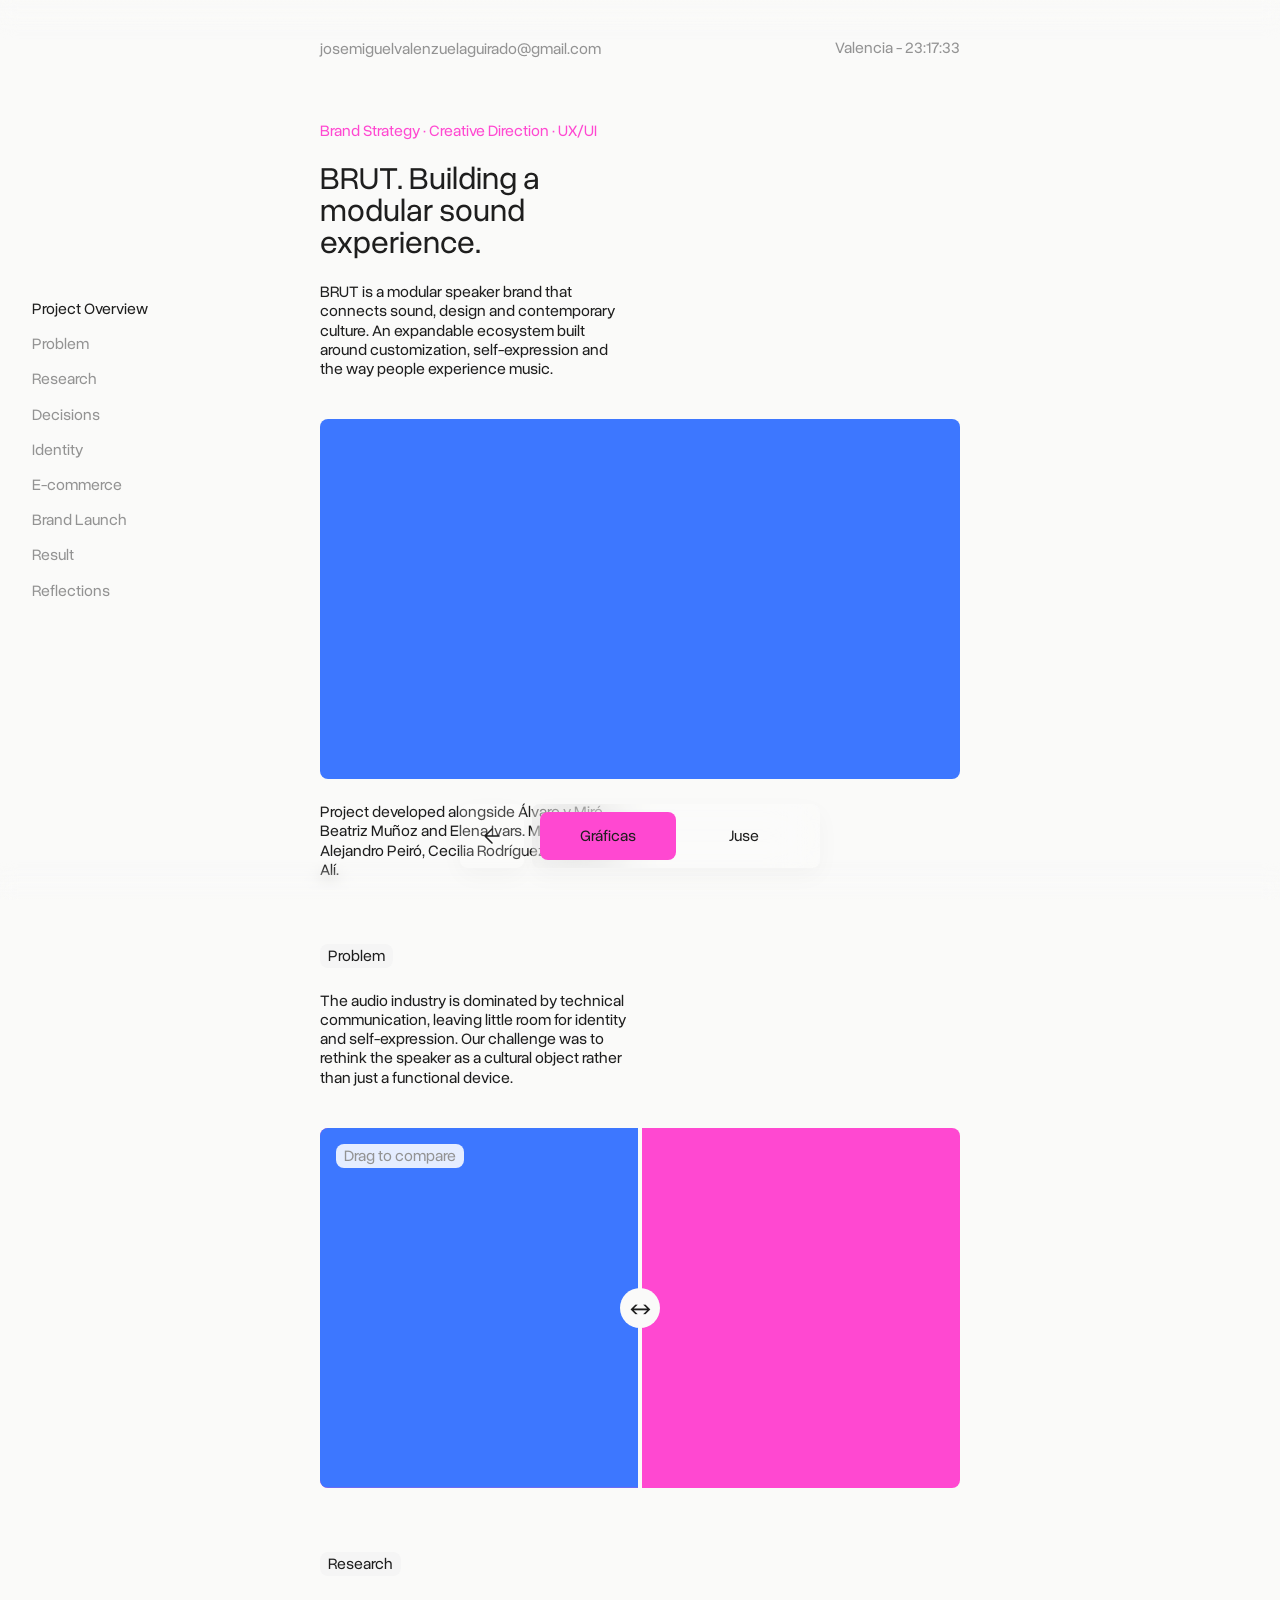
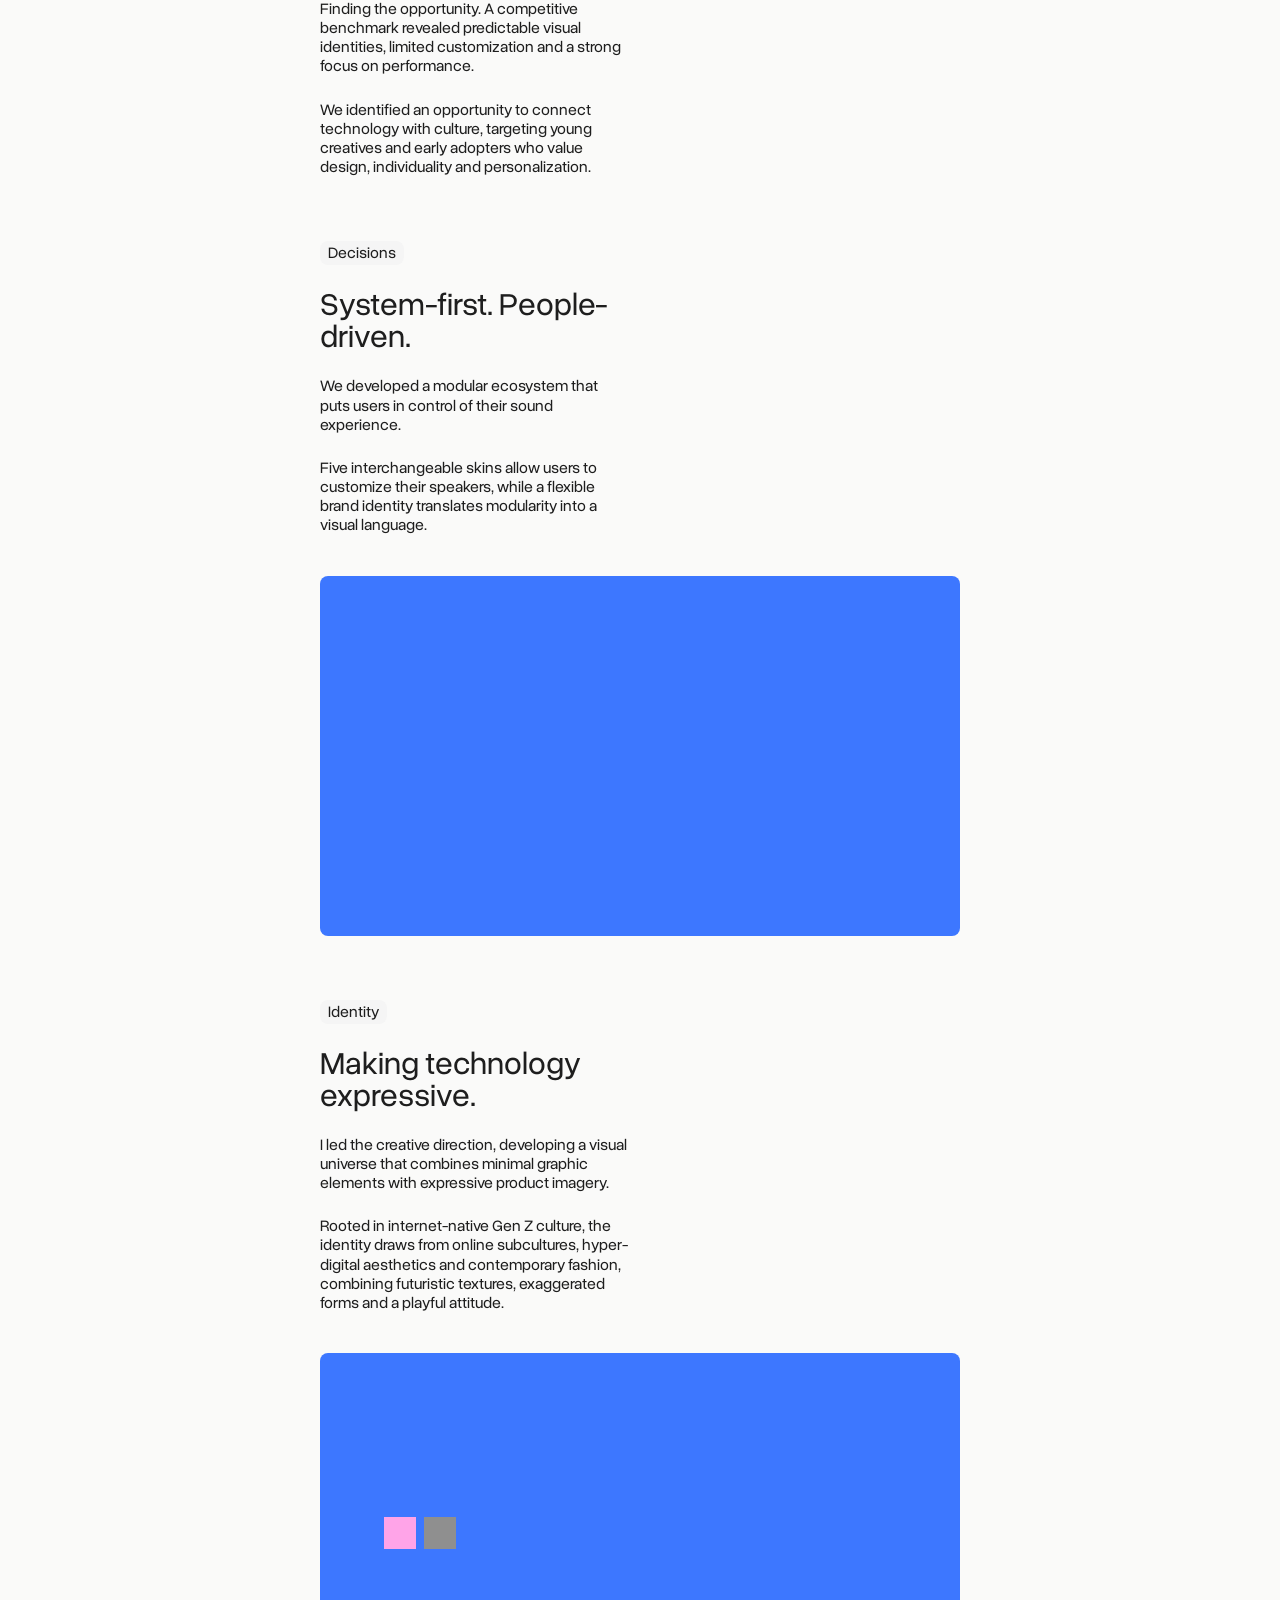
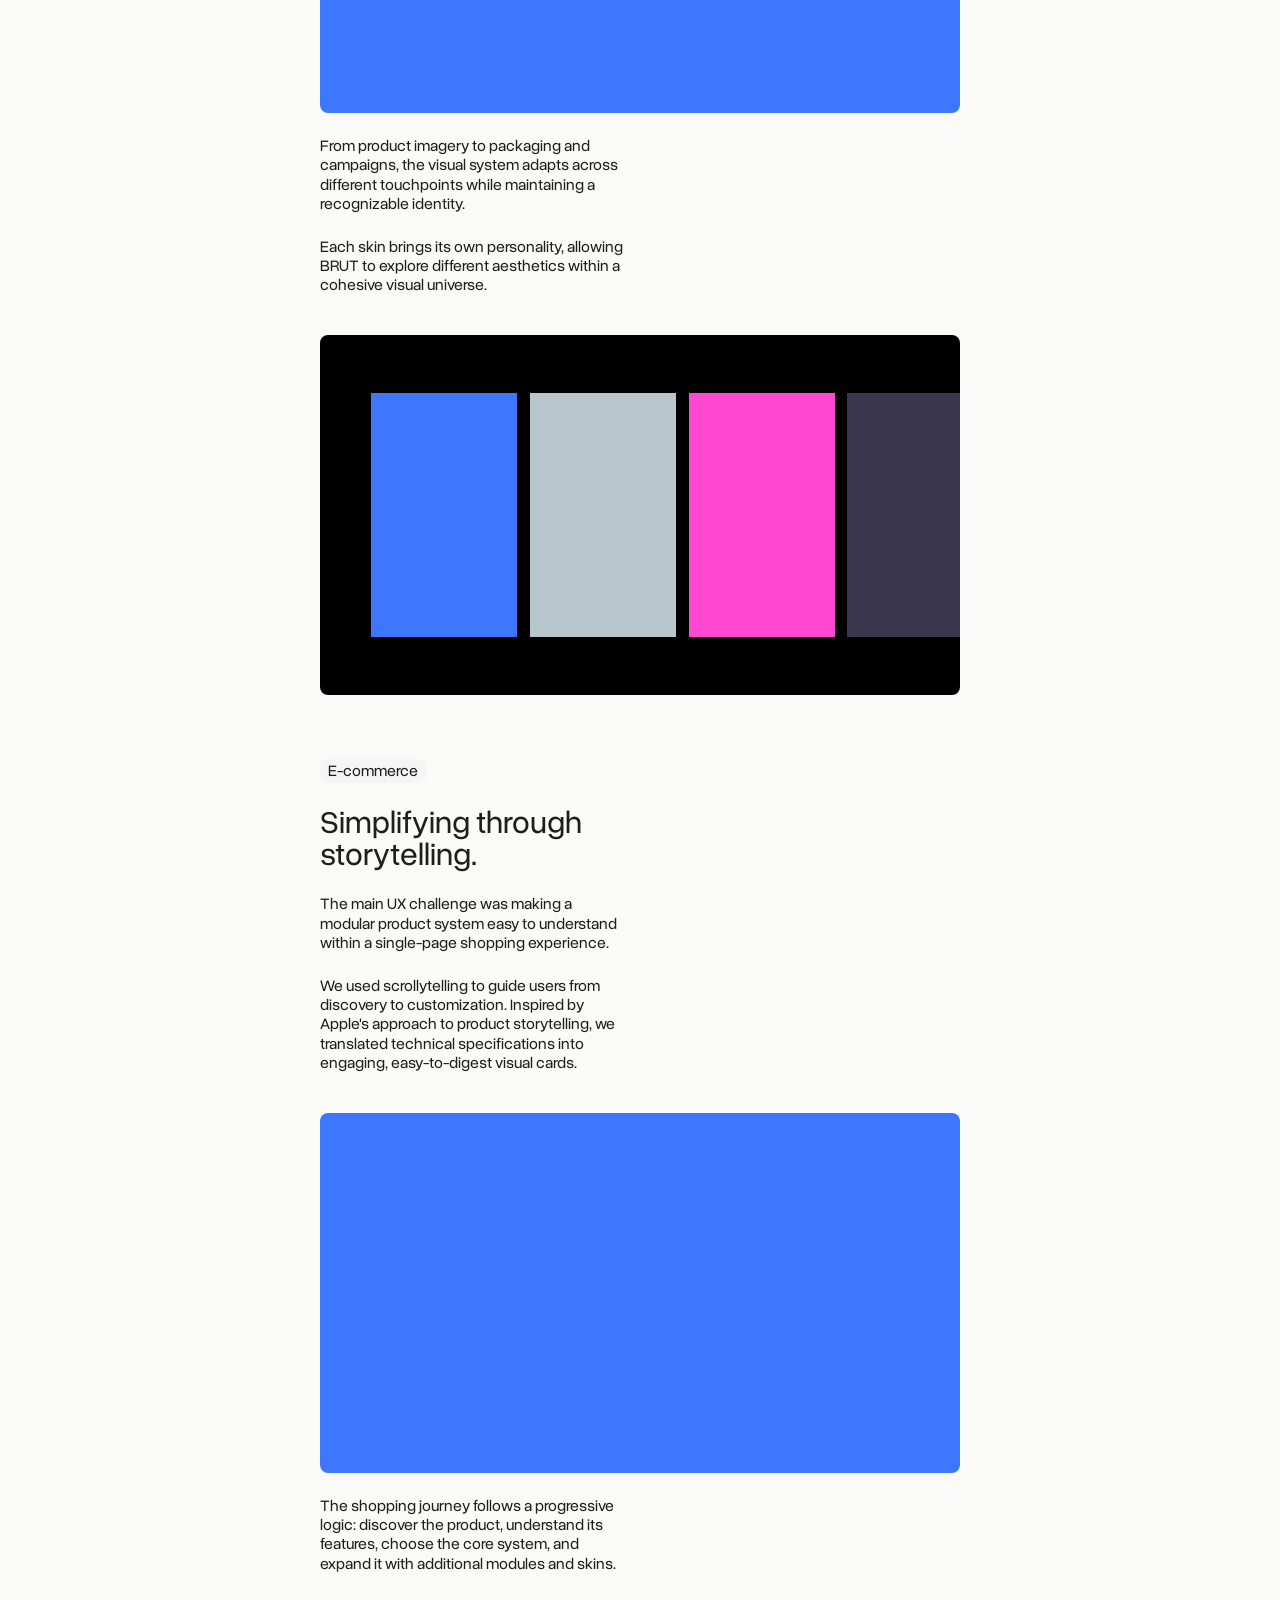
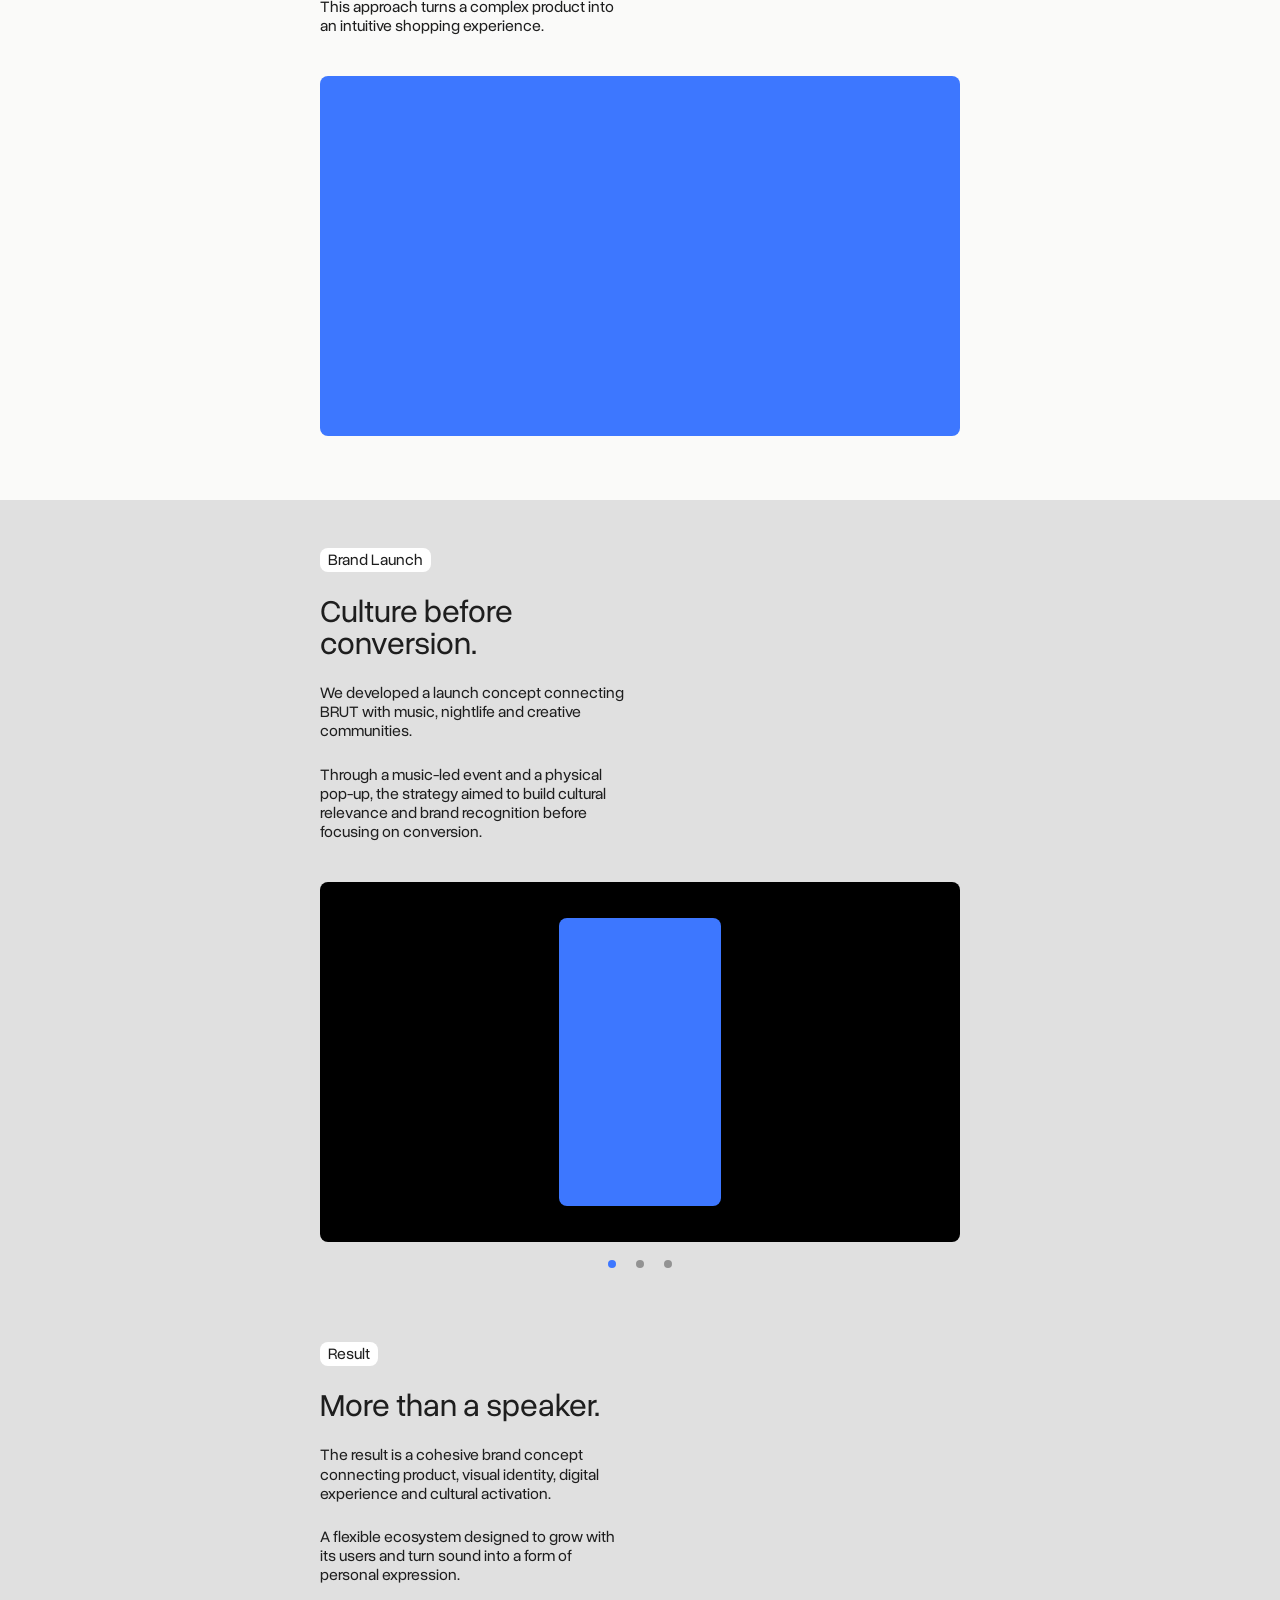
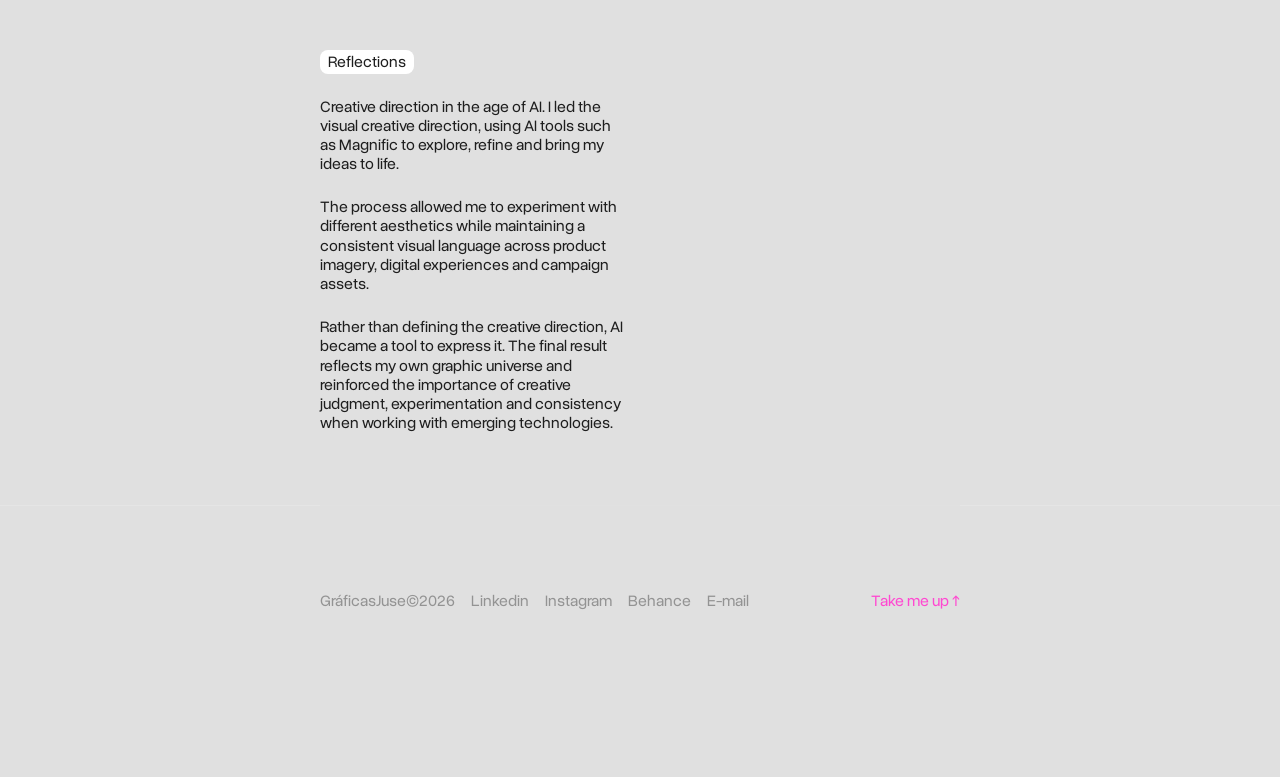
==== brut.html @ 61f2789e "Primera versión del portfolio" ====
<!doctype html>
<html lang="es">
<head>
  <meta charset="utf-8">
  <meta name="viewport" content="width=device-width, initial-scale=1">
  <meta name="description" content="Portfolio de Juse. Gráficas, proyectos y trayectoria.">
  <title>Brut | Juse</title>
  <link rel="stylesheet" href="styles.css">
  <script src="app.js" defer></script>
</head>
<body data-project-page="true" class="brut-page">
  <a class="skip" href="#contenido">Saltar al contenido</a>
  <div class="guides" aria-hidden="true"><i></i><i></i><i></i></div>
<nav class="brut-index" aria-label="Apartados del proyecto Brut"><a href="#project-overview" aria-current="location">Project Overview</a><a href="#problem">Problem</a><a href="#research">Research</a><a href="#decisions">Decisions</a><a href="#identity">Identity</a><a href="#e-commerce">E-commerce</a><a href="#brand-launch">Brand Launch</a><a href="#result">Result</a><a href="#reflections">Reflections</a></nav>
  <main id="contenido" class="center">
    <section id="graficas" aria-label="Proyecto"><div class="intro"><div class="email-control"><button type="button" class="copy-email" aria-label="Copiar correo: josemiguelvalenzuelaguirado@gmail.com">josemiguelvalenzuelaguirado@gmail.com</button><span class="copy-feedback" aria-hidden="true">Copied!</span></div><time class="valencia-clock" aria-label="Hora de Valencia"></time></div><article class="brut-case" lang="en">
  <section id="project-overview" class="brut-section" aria-labelledby="brut-title">
    <div class="brut-meta"><span>Brand Strategy · Creative Direction · UX/UI</span></div>
    <h1 id="brut-title">BRUT. Building a modular sound experience.</h1>
    <p>BRUT is a modular speaker brand that connects sound, design and contemporary culture. An expandable ecosystem built around customization, self-expression and the way people experience music.</p>
    <div class="brut-placeholder" role="img" aria-label="Project Overview — image coming soon"></div>
    <p class="brut-credits">Project developed alongside <a href="https://alvaroymiro.com/about" target="_blank" rel="noopener noreferrer">Álvaro y Miró</a>, <a href="https://beamunoz.com/" target="_blank" rel="noopener noreferrer">Beatriz Muñoz</a> and <a href="https://www.linkedin.com/in/elenaivars/" target="_blank" rel="noopener noreferrer">Elena Ivars</a>. Mentored by <a href="https://tot.studio/" target="_blank" rel="noopener noreferrer">Alejandro Peiró</a>, <a href="https://www.linkedin.com/in/ceciliarod/" target="_blank" rel="noopener noreferrer">Cecilia Rodríguez</a> and <a href="https://www.instagram.com/cocotastudio/" target="_blank" rel="noopener noreferrer">Rubén Alí</a>.</p>
  </section>
  <section id="problem" class="brut-section" aria-labelledby="problem-title">
    <h2 id="problem-title" class="brut-label">Problem</h2>
    <p>The audio industry is dominated by technical communication, leaving little room for identity and self-expression. Our challenge was to rethink the speaker as a cultural object rather than just a functional device.</p>
    <div class="brut-comparison" style="--comparison-position:50%">
      <div class="brut-comparison-layer brut-comparison-pink" aria-hidden="true"></div>
      <div class="brut-comparison-layer brut-comparison-blue" aria-hidden="true"></div>
      <span class="brut-comparison-hint" aria-hidden="true">Drag to compare</span>
      <span class="brut-comparison-divider" aria-hidden="true"><span>↔</span></span>
      <input class="brut-comparison-range" type="range" min="0" max="100" value="50" aria-label="Comparar las dos imágenes" aria-valuetext="50% azul, 50% rosa">
    </div>
  </section>
  <section id="research" class="brut-section" aria-labelledby="research-title">
    <h2 id="research-title" class="brut-label">Research</h2>
    <h2 class="brut-heading">Finding the opportunity. A competitive benchmark revealed predictable visual identities, limited customization and a strong focus on performance.</h2>
    <p>We identified an opportunity to connect technology with culture, targeting young creatives and early adopters who value design, individuality and personalization.</p>
  </section>
  <section id="decisions" class="brut-section" aria-labelledby="decisions-title">
    <h2 id="decisions-title" class="brut-label">Decisions</h2>
    <h3>System-first. People-driven.</h3>
    <p>We developed a modular ecosystem that puts users in control of their sound experience.</p>
    <p>Five interchangeable skins allow users to customize their speakers, while a flexible brand identity translates modularity into a visual language.</p>
    <div class="brut-placeholder" role="img" aria-label="Decisions — image coming soon"></div>
  </section>
  <section id="identity" class="brut-section" aria-labelledby="identity-title">
    <h2 id="identity-title" class="brut-label">Identity</h2>
    <h3>Making technology expressive.</h3>
    <p>I led the creative direction, developing a visual universe that combines minimal graphic elements with expressive product imagery.</p>
    <p>Rooted in internet-native Gen Z culture, the identity draws from online subcultures, hyper-digital aesthetics and contemporary fashion, combining futuristic textures, exaggerated forms and a playful attitude.</p>
    <div class="brut-identity-gallery" role="region" aria-label="Identity gallery" aria-roledescription="carousel">
      <div class="brut-identity-track" id="brut-identity-track" tabindex="0" aria-label="Imágenes de Identity: desliza horizontalmente">
        <div class="brut-identity-slide" role="img" aria-label="Identity 1 — imagen pendiente"></div>
        <div class="brut-identity-slide" role="img" aria-label="Identity 2 — imagen pendiente"></div>
        <div class="brut-identity-slide" role="img" aria-label="Identity 3 — imagen pendiente"></div>
      </div>
      <div class="brut-identity-selector" role="group" aria-label="Seleccionar imagen de Identity">
        <button type="button" aria-label="Ver imagen 1" aria-controls="brut-identity-track" aria-pressed="true"></button>
        <button type="button" aria-label="Ver imagen 2" aria-controls="brut-identity-track" aria-pressed="false"></button>
        <button type="button" aria-label="Ver imagen 3" aria-controls="brut-identity-track" aria-pressed="false"></button>
      </div>
    </div>
    <h2 class="brut-heading">From product imagery to packaging and campaigns, the visual system adapts across different touchpoints while maintaining a recognizable identity.</h2>
    <h2 class="brut-heading">Each skin brings its own personality, allowing BRUT to explore different aesthetics within a cohesive visual universe.</h2>
    <div class="brut-frames" role="region" aria-label="BRUT visual universe" aria-roledescription="carousel">
      <div class="brut-frames-track" tabindex="0" aria-label="Frames de Identity: desliza horizontalmente">
        <div class="brut-frame" role="img" aria-label="Frame 1 — imagen pendiente"></div>
        <div class="brut-frame" role="img" aria-label="Frame 2 — imagen pendiente"></div>
        <div class="brut-frame" role="img" aria-label="Frame 3 — imagen pendiente"></div>
        <div class="brut-frame" role="img" aria-label="Frame 4 — imagen pendiente"></div>
        <div class="brut-frame" role="img" aria-label="Frame 5 — imagen pendiente"></div>
      </div>
    </div>
  </section>
  <section id="e-commerce" class="brut-section" aria-labelledby="e-commerce-title">
    <h2 id="e-commerce-title" class="brut-label">E-commerce</h2>
    <h3>Simplifying through storytelling.</h3>
    <h2 class="brut-heading">The main UX challenge was making a modular product system easy to understand within a single-page shopping experience.</h2>
    <h2 class="brut-heading">We used scrollytelling to guide users from discovery to customization. Inspired by Apple's approach to product storytelling, we translated technical specifications into engaging, easy-to-digest visual cards.</h2>
    <div class="brut-placeholder" role="img" aria-label="E-commerce storytelling — image coming soon"></div>
    <h2 class="brut-heading">The shopping journey follows a progressive logic: discover the product, understand its features, choose the core system, and expand it with additional modules and skins.</h2>
    <h2 class="brut-heading">This approach turns a complex product into an intuitive shopping experience.</h2>
    <div class="brut-placeholder" role="img" aria-label="E-commerce — image coming soon"></div>
  </section>
  <div class="brut-closing">
  <section id="brand-launch" class="brut-section" aria-labelledby="brand-launch-title">
    <h2 id="brand-launch-title" class="brut-label">Brand Launch</h2>
    <h3>Culture before conversion.</h3>
    <p>We developed a launch concept connecting BRUT with music, nightlife and creative communities.</p>
    <p>Through a music-led event and a physical pop-up, the strategy aimed to build cultural relevance and brand recognition before focusing on conversion.</p>
    <div class="brut-stories" role="region" aria-label="Brand Launch stories" aria-roledescription="carousel">
      <div class="brut-stories-track" id="brut-stories-track" tabindex="0" aria-label="Stories: desliza para ver las tres piezas">
        <div class="brut-story" role="group" aria-roledescription="slide" aria-label="1 de 3"><div class="brut-story-media" role="img" aria-label="Story 1 — vídeo pendiente"></div></div>
        <div class="brut-story" role="group" aria-roledescription="slide" aria-label="2 de 3"><div class="brut-story-media" role="img" aria-label="Story 2 — vídeo pendiente"></div></div>
        <div class="brut-story" role="group" aria-roledescription="slide" aria-label="3 de 3"><div class="brut-story-media" role="img" aria-label="Story 3 — vídeo pendiente"></div></div>
      </div>
      <div class="brut-stories-controls">
        <button type="button" aria-label="Ver story 1" aria-controls="brut-stories-track" aria-pressed="true"></button>
        <button type="button" aria-label="Ver story 2" aria-controls="brut-stories-track" aria-pressed="false"></button>
        <button type="button" aria-label="Ver story 3" aria-controls="brut-stories-track" aria-pressed="false"></button>
      </div>
    </div>
  </section>
    <section id="result" class="brut-section" aria-labelledby="result-title">
      <h2 id="result-title" class="brut-label">Result</h2>
      <h3>More than a speaker.</h3>
      <p>The result is a cohesive brand concept connecting product, visual identity, digital experience and cultural activation.</p>
      <p>A flexible ecosystem designed to grow with its users and turn sound into a form of personal expression.</p>
</section>
    <section id="reflections" class="brut-section" aria-labelledby="reflections-title">
      <h2 id="reflections-title" class="brut-label">Reflections</h2>
      <h2 class="brut-heading">Creative direction in the age of AI. I led the visual creative direction, using AI tools such as Magnific to explore, refine and bring my ideas to life.</h2>
      <p>The process allowed me to experiment with different aesthetics while maintaining a consistent visual language across product imagery, digital experiences and campaign assets.</p>
      <p>Rather than defining the creative direction, AI became a tool to express it. The final result reflects my own graphic universe and reinforced the importance of creative judgment, experimentation and consistency when working with emerging technologies.</p>
</section>
  </div>
</article></section>
    <footer><div class="footer-info"><span>GráficasJuse©<span id="year">2026</span></span><a href="https://www.linkedin.com/in/itsjusee" target="_blank" rel="noopener noreferrer">Linkedin</a><a href="https://www.instagram.com/itsjusee/?hl=es" target="_blank" rel="noopener noreferrer">Instagram</a><a href="https://www.behance.net/itsjusee" target="_blank" rel="noopener noreferrer">Behance</a><div class="email-control footer-email"><button type="button" class="copy-email" aria-label="Copiar correo: josemiguelvalenzuelaguirado@gmail.com">E-mail</button><span class="copy-feedback" aria-hidden="true">Copied!</span></div></div><a class="back-to-top" href="#contenido">Take me up <span aria-hidden="true">↑</span></a></footer>
  </main>
  <span class="copy-status" role="status" aria-live="polite"></span>
  <nav class="tab-shell" aria-label="Vistas del portfolio"><a class="project-back" href="index.html#graficas" aria-label="Volver a Gráficas"><svg viewBox="0 0 24 24" width="24" height="24" fill="none" stroke="currentColor" stroke-width="1.5" stroke-linecap="round" stroke-linejoin="round" aria-hidden="true"><path d="m12 5-7 7 7 7M5 12h14"/></svg></a><div class="tabs" role="tablist" aria-label="Modo"><button id="tab-graficas" role="tab" aria-controls="graficas" aria-selected="true" tabindex="0">Gráficas</button><button id="tab-juse" role="tab" aria-controls="juse" aria-selected="false" tabindex="-1">Juse</button></div></nav>
</body>
</html>
---- styles.css ----
/* All pixel dimensions follow an 8px scale. Fluid type snaps to 8px steps. */
*{box-sizing:border-box} :root{--pink:#ff40d4;--ink:#202020;--muted:#777;--line:#e9e9e9}html{scroll-behavior:smooth;scroll-padding-top:32px}body{margin:0;background:#fafaf9;color:var(--negro);font-family:"Overused Grotesk",Arial,sans-serif;-webkit-font-smoothing:antialiased}button,a{-webkit-tap-highlight-color:transparent}button{font:inherit;color:var(--negro)}a{color:var(--negro);text-decoration:none}button:focus-visible,a:focus-visible{outline:8px solid #b00086;outline-offset:8px}[hidden]{display:none!important}.guides{position:fixed;inset:0;pointer-events:none;display:flex;justify-content:space-evenly;z-index:-1}.guides i{width:8px;background:var(--line)}.header{padding:32px 40px;display:flex;align-items:center;justify-content:space-between}.wordmark{font-size:24px;letter-spacing:0;font-weight:700}.wordmark span{font-size:16px;vertical-align:top;margin-left:8px;letter-spacing:0}.edition{font-size:8px;color:var(--negro)}.center{width:50%;margin:auto}.intro{padding:80px 32px 48px}.eyebrow{font-size:8px;letter-spacing:0}.intro h1{font-size:round(nearest,clamp(48px,5.8vw,104px),8px);font-weight:400;line-height:100%;letter-spacing:0;margin:32px 0}.intro-bottom{display:flex;align-items:flex-end;justify-content:space-between}.intro-bottom p{font-size:16px;line-height:100%;margin:0}.down{font-size:32px;font-weight:400}.gallery{display:grid;grid-template-columns:repeat(2,minmax(0,1fr));gap:40px 24px}.project{display:block;width:100%;padding:0;border:0;background:none;text-align:left;cursor:pointer}.art{position:relative;display:block;aspect-ratio:3/4;container-type:inline-size;overflow:hidden;isolation:isolate;transition:filter .25s}.project:hover .art{filter:saturate(1.15)}.art-one{background:#dbe851;color:var(--negro)}.poster-title{position:absolute;left:7%;top:8%;font-size:round(nearest,clamp(48px,7.2vw,112px),8px);line-height:100%;letter-spacing:0;z-index:2}.poster-title em{font-family:inherit;font-weight:400}.orb{position:absolute;display:block;width:65%;aspect-ratio:1;border-radius:50%;right:-9%;bottom:-8%;background:radial-gradient(circle at 35% 28%,#f5f6eb 0%,#b4b5a0 16%,#494f40 30%,#d8dbc3 40%,#727960 48%,#1a2319 66%,#cdd1aa 80%);box-shadow:-24px 24px 40px #414a2c55;transform:rotate(-24deg);transition:transform .6s}.project:hover .orb{transform:rotate(0deg) scale(1.04)}.art-label{position:absolute;bottom:6%;left:7%;font-size:8px;letter-spacing:0;z-index:2}.caption{display:flex;justify-content:space-between;gap:16px;padding:16px 16px 0;font-size:16px}.caption small{display:block;color:var(--negro);font-size:8px;margin-top:8px}.caption>span:last-child{font-size:8px;white-space:nowrap}.art-two{background:#552df4;color:var(--negro)}.mini-top{position:absolute;top:7%;left:7%;font-size:8px;letter-spacing:0}.type-stack{position:absolute;top:17%;left:7%;font-size:round(nearest,clamp(48px,8.3vw,136px),8px);letter-spacing:0;line-height:100%;font-weight:700;transform:rotate(-7deg)}.type-stack em{color:var(--negro);font-style:normal}.art-three{background:#f0c5dc;color:var(--negro)}.orbit{position:absolute;left:10%;top:10%;width:80%;height:80%;border:8px solid #79405d;border-radius:50%;transform:rotate(-30deg) scaleX(.45)}.o2{transform:rotate(30deg) scaleX(.45)}.o3{transform:rotate(90deg) scaleX(.45)}.orbit-title{position:absolute;left:8%;top:12%;font-size:round(nearest,clamp(48px,8vw,128px),8px);line-height:100%;letter-spacing:0}.orbit-title span{display:block;text-align:right}.demo-note{padding:24px 16px 0;color:var(--negro);font-size:8px;line-height:100%}.tab-shell{position:fixed;bottom:32px;left:50%;transform:translateX(-50%);z-index:5;padding:8px;border:8px solid #ffffff88;border-radius:104px;background:#f6f6f49e;backdrop-filter:blur(24px);-webkit-backdrop-filter:blur(24px);box-shadow:0 8px 24px #0000000a}.tabs{display:flex;gap:8px}.tabs button{border:0;border-radius:104px;min-width:160px;padding:16px 32px;font-size:24px;letter-spacing:0;background:transparent;cursor:pointer;transition:background .2s,color .2s}.tabs button[aria-selected=true]{background:var(--pink);color:var(--negro)}.pink{color:var(--negro)}.about-intro{padding:32px 32px 56px;border-top:8px solid var(--line)}.about-intro h2{font-size:round(nearest,clamp(32px,3.2vw,48px),8px);font-weight:400;letter-spacing:0;line-height:100%}.about-intro p{font-size:16px;line-height:100%;max-width:392px;color:var(--negro)}.pending{font-size:8px;color:var(--negro)}.cv-section{padding:32px;border-top:8px solid #dcdcdc}.cv-section h2{font-size:16px;display:flex;justify-content:space-between;font-weight:400;margin:0 0 32px}.cv-section h2 span{color:var(--negro);font-size:8px}.cv-row{display:grid;grid-template-columns:1fr 2fr;gap:24px}.cv-row>span{font-size:8px;color:var(--negro)}.cv-row h3{font-size:16px;margin:0 0 8px;font-weight:400}.cv-row p,.placeholder-copy{font-size:16px;line-height:100%;color:var(--negro);margin:0}.cv-note{padding:32px;font-size:16px;color:var(--negro);border-top:8px solid var(--line)}footer{display:flex;justify-content:space-between;margin-top:64px;padding:24px 16px 152px;font-size:8px;color:var(--negro)}dialog{border:0;padding:0;width:min(800px,90vw);max-height:90dvh;background:#fafaf9;color:var(--negro)}dialog::backdrop{background:#17171788;backdrop-filter:blur(8px)}.dialog-toolbar{display:flex;align-items:center;justify-content:space-between;padding:16px 24px;font-size:8px;letter-spacing:0}.dialog-toolbar button,.project-nav button{border:0;background:transparent;cursor:pointer;padding:8px;font-size:16px}.project-info{padding:32px}.project-info h2{font-size:40px;font-weight:400;letter-spacing:0;margin:24px 0}.project-info p{font-size:16px;line-height:100%;max-width:520px;color:var(--negro)}.project-nav{display:flex;align-items:center;justify-content:space-between;margin-top:32px;border-top:8px solid #ddd;padding-top:16px}.project-nav span{font-size:8px;color:var(--negro)}body.modal-open{overflow:hidden}.skip{position:fixed;top:-104px;left:24px;z-index:20;background:white;padding:16px}.skip:focus{top:8px}
@media(min-width:1800px){.center{max-width:1000px}}@media(width < 768px){.center{width:100%}.guides i:first-child,.guides i:last-child{visibility:hidden}.header{padding:24px}.edition{font-size:8px}.intro{padding:64px 24px 40px}.intro h1{font-size:64px}.gallery{gap:32px 16px}.poster-title{font-size:round(nearest,18vw,8px)}.type-stack{font-size:round(nearest,22vw,8px)}.orbit-title{font-size:round(nearest,21vw,8px)}.caption{padding-left:24px;padding-right:24px}.tab-shell{bottom:24px;padding:8px}.tabs button{min-width:128px;font-size:24px;padding:16px 24px}.about-intro,.cv-section{padding-left:24px;padding-right:24px}.about-intro h2{font-size:40px}.demo-note{padding-left:24px;padding-right:24px}dialog{width:94vw;max-height:92dvh}.project-info{padding:24px}}@media(prefers-reduced-motion:reduce){html{scroll-behavior:auto}*,*::before,*::after{transition:none!important}}

/* Scale the sample artwork to each portrait frame, including the project viewer. */
@font-face{font-family:"Overused Grotesk";src:url("assets/fonts/OverusedGrotesk-Roman.otf") format("opentype");font-weight:400;font-style:normal;font-display:swap}
@font-face{font-family:"Overused Grotesk";src:url("assets/fonts/OverusedGrotesk-Italic.otf") format("opentype");font-weight:400;font-style:italic;font-display:swap}
@font-face{font-family:"Overused Grotesk";src:url("assets/fonts/OverusedGrotesk-Bold.otf") format("opentype");font-weight:700;font-style:normal;font-display:swap}
@font-face{font-family:"Overused Grotesk";src:url("assets/fonts/OverusedGrotesk-BoldItalic.otf") format("opentype");font-weight:700;font-style:italic;font-display:swap}
.tab-shell{width:min(480px,calc(100% - 32px));padding:16px;border:0;border-radius:24px;background:rgba(255,255,255,.2);backdrop-filter:blur(24px);-webkit-backdrop-filter:blur(24px);box-shadow:0 8px 24px #00000008;transition:transform .25s ease,opacity .25s ease,visibility .25s}
.tabs{gap:0}
.tabs button{flex:1;min-width:0;padding:24px 16px;border-radius:16px;font-size:24px;font-weight:400;line-height:100%;letter-spacing:0;color:var(--negro)}
.tabs button[aria-selected=true]{background:var(--pink);color:var(--negro)}
@media(min-width:768px){.tab-shell{width:288px;padding:8px;border-radius:24px}.tabs button{height:48px;padding:8px 16px;font-size:16px;line-height:100%;border-radius:16px}}
.tab-shell:has(:focus-visible){opacity:1;visibility:visible;transform:translateX(-50%)}
@media all{
  .tab-shell{
    transition:transform .2s ease-out,opacity .15s ease,visibility 0s;
  }
  .tab-shell.is-scroll-hidden:not(:has(:focus-visible)){
    opacity:0;
    visibility:hidden;
    transform:translate(-50%,120px);
    pointer-events:none;
    transition:transform .7s cubic-bezier(.4,0,.2,1),opacity .3s ease .3s,visibility 0s .7s;
  }
}
@media(width < 768px){.tab-shell{padding:8px;border-radius:16px}.tabs button{padding:16px 8px;font-size:24px;border-radius:16px}}
.art .poster-title{font-size:round(nearest,28cqw,8px)}
.art .type-stack{font-size:round(nearest,32cqw,8px)}
.art .orbit-title{font-size:round(nearest,30cqw,8px)}
.art .art-label{font-size:round(nearest,clamp(8px,2cqw,8px),8px);letter-spacing:0}
.art .mini-top{font-size:round(nearest,clamp(8px,1.8cqw,8px),8px);letter-spacing:0}
@media(max-width:600px){.gallery{grid-template-columns:minmax(0,1fr)}}
@media(width < 768px){.gallery .caption{padding:16px 8px 0;gap:8px;font-size:16px}.gallery .caption small{font-size:8px;line-height:100%}.gallery .caption>span:last-child{font-size:8px}}

/* Tab corner radius. */
.intro h1{font-size:32px;line-height:100%}
.tab-shell,.tabs button{border-radius:8px}

/* Fade the viewport content into a soft blur along the bottom edge. */
body::before,body::after{
  content:"";
  position:fixed;
  inset:auto 0 0;
  height:40px;
  z-index:4;
  pointer-events:none;
  background:linear-gradient(to bottom,transparent,rgba(250,250,249,.24));
  -webkit-backdrop-filter:blur(8px);
  backdrop-filter:blur(8px);
  -webkit-mask-image:linear-gradient(to bottom,transparent,rgba(0,0,0,.16) 24%,rgba(0,0,0,.64) 64%,#000);
  mask-image:linear-gradient(to bottom,transparent,rgba(0,0,0,.16) 24%,rgba(0,0,0,.64) 64%,#000);
}
body::before{
  inset:0 0 auto;
  background:linear-gradient(to top,transparent,rgba(250,250,249,.24));
  -webkit-mask-image:linear-gradient(to top,transparent,rgba(0,0,0,.16) 24%,rgba(0,0,0,.64) 64%,#000);
  mask-image:linear-gradient(to top,transparent,rgba(0,0,0,.16) 24%,rgba(0,0,0,.64) 64%,#000);
}

/* Design palette: names shared with the portfolio's visual direction. */
:root{
  --rosa:#FF48D1;
  --azul:#3D77FF;
  --verde:#34C759;
  --gris-claro:#F5F5F5;
  --gris-oscuro:#939393;
  --negro:#1E1E1E;
  --pink:var(--rosa);
  --ink:var(--negro);
  --muted:var(--negro);
}
/* Align the introduction with the left project column on desktop. */
@media(min-width:768px){
  :is(#graficas,#juse)>.intro{
    display:grid;
    grid-template-columns:repeat(2,minmax(0,1fr));
    column-gap:24px;
    padding:0 0 48px;
  }
  :is(#graficas,#juse)>.intro>*{grid-column:1}
  :is(#graficas,#juse)>.intro h1{margin:32px 0 24px}
}
/* Use the same 100% line height across all text and controls. */
body{line-height:100%}
body *{line-height:100%}
.current-role{display:block;font-size:16px;line-height:100%}
.current-role a:hover,.current-role a:focus-visible{color:var(--rosa)}
.current-role,.current-role a{color:var(--gris-oscuro)}
.project-open{display:block;width:100%;padding:0;border:0;background:none;text-align:left;cursor:pointer}
.project-cursor{position:fixed;top:0;left:0;z-index:10;padding:8px 12px;border-radius:8px;background:var(--rosa);color:var(--negro);font-size:16px;font-weight:400;line-height:100%;white-space:nowrap;pointer-events:none;user-select:none;visibility:hidden}
.project-cursor.is-gallery{background:var(--azul)}
@media(hover:hover) and (pointer:fine){
  .project-open{cursor:pointer}
  .project-cursor.is-visible{visibility:visible}
}
.art{border-radius:8px}
.gallery .art{transition:filter .25s,border-radius .25s ease}
.gallery .project-open{transition:border-radius .25s ease}
@media(hover:hover) and (pointer:fine){
  .gallery .project-open:hover,.gallery .project-open:hover .art{border-radius:16px}
}
.gallery{grid-template-columns:minmax(0,1fr)}
.gallery .art{aspect-ratio:16/9}
.gallery .project-cover{width:100%;object-fit:cover;height:auto}
.art-four{background:var(--azul)}
.gallery .caption h2{margin:0;font-size:16px;font-weight:400;line-height:100%;color:var(--gris-oscuro)}
.gallery .caption{padding-left:0;padding-right:0}
.gallery .caption .project-name{color:var(--negro)}
.gallery .caption>div{white-space:normal;transform:none}
footer{display:grid;grid-template-columns:repeat(2,minmax(0,1fr));gap:24px;padding-left:0;padding-right:0;font-size:16px;color:var(--gris-oscuro)}
footer a{color:var(--gris-oscuro)}
.footer-info{display:flex;flex-wrap:wrap;align-items:baseline;gap:16px}
@media(width >= 768px){
  .footer-info{width:max-content;flex-wrap:nowrap;white-space:nowrap}
}
.footer-info>span{color:var(--gris-oscuro)}
.footer-info #year{color:inherit}
.footer-info a:hover,.footer-info a:focus-visible{color:var(--rosa)}
.back-to-top{display:block;justify-self:end;text-align:right;align-self:start;padding:16px 0;margin-top:-16px}
.back-to-top span{display:inline-block;color:inherit}
.back-to-top:hover,.back-to-top:focus-visible{animation:back-to-top-hop .6s ease-in-out}
@keyframes back-to-top-hop{0%,100%{transform:translateY(0)}40%{transform:translateY(-8px)}70%{transform:translateY(0)}85%{transform:translateY(-4px)}}
@media(width < 768px){footer{padding-left:24px;padding-right:24px}}
:is(#graficas,#juse)>.intro{padding-top:40px}
.valencia-clock{display:block;font-size:16px;text-align:right;white-space:nowrap;color:var(--gris-oscuro)}
@media(min-width:768px){
  :is(#graficas,#juse)>.intro>.current-role{grid-row:1}
  :is(#graficas,#juse)>.intro>.valencia-clock{grid-column:2;grid-row:1;align-self:start}
}
@media(width < 768px){
  :is(#graficas,#juse)>.intro{display:grid;grid-template-columns:minmax(0,1fr) auto;column-gap:16px}
  :is(#graficas,#juse)>.intro>h1,:is(#graficas,#juse)>.intro>.intro-bottom{grid-column:1 / -1}
}

/* Project dates share the title baseline in the right column. */
.gallery .caption{display:grid;grid-template-columns:minmax(0,1fr) auto;align-items:baseline}
.gallery .caption>.project-date{font-size:16px;font-weight:400;line-height:100%;color:var(--gris-oscuro);text-align:right;white-space:nowrap;transform:none}

/* Mobile projects align with the introduction and crop the artwork to a square. */
@media(width < 768px){
  .gallery{padding-inline:24px}
  .gallery .project-open{position:relative;aspect-ratio:1 / 1;overflow:hidden;border-radius:8px}
  .gallery .art{position:absolute;top:0;left:50%;width:177.777778%;height:100%;aspect-ratio:16 / 9;transform:translateX(-50%);border-radius:0}
  .gallery .project-open:is([href="brut.html"],[href="night-clubbing.html"],[href="nido.html"]) .project-cover{left:0;right:auto;transform:none;object-position:left center}
  .gallery .project-open[href="night-clubbing.html"] .project-cover{transform:scale(1.16);transform-origin:left center}
  .gallery .caption{padding-inline:0}
}
/* Compact mobile navigation with the same scroll behavior as desktop. */
@media(width < 768px){
  .tab-shell{width:min(256px,calc(100% - 48px));padding:8px}
  .tabs button{min-width:0;height:48px;padding:8px 16px;font-size:16px}
}
/* Mobile footer: identity and back link above one row of social links. */
@media(width < 768px){
  footer{grid-template-columns:max-content max-content minmax(0,1fr);gap:16px}
  .footer-info{display:contents}
  .footer-info>span{grid-column:1 / -1;grid-row:1;justify-self:start}
  footer .back-to-top{grid-column:1 / -1;grid-row:1;white-space:nowrap}
  .footer-info>a{grid-row:2;white-space:nowrap}
  .footer-info>a:nth-of-type(1){grid-column:1}
  .footer-info>a:nth-of-type(2){grid-column:2}
  .footer-info>a:nth-of-type(3){grid-column:3}
}
@media(width < 768px){
  .gallery .caption>.project-date{display:none}
  .gallery .caption{grid-template-columns:minmax(0,1fr)}
}

/* Biography follows the same left column and type scale as the project captions. */
#juse .about-copy{font-size:16px;font-weight:400;color:var(--negro)}
#juse .about-copy p{margin:0 0 16px;line-height:120%}
#juse .about-copy p:last-child{margin-bottom:0}
@media(width < 768px){#juse .about-copy{grid-column:1 / -1}}
@media(width < 768px){
  :is(#graficas,#juse)>.intro h1{margin-top:64px}
}

/* Full-width biography details, with the same 16px type as project headings. */
.resume{display:grid;gap:40px;font-size:16px;font-weight:400;color:var(--negro)}
.resume-section h2{display:inline-block;margin:0 0 24px;padding:4px 8px;border-radius:8px;background:var(--gris-claro);font-size:16px;font-weight:400}
.resume-rows{display:grid;gap:8px}
.resume-row{display:grid;grid-template-columns:minmax(0,1fr);column-gap:16px;color:var(--gris-oscuro)}
.resume-row>span{line-height:120%}
.resume-name{color:var(--negro)}

.resume-toolkit{margin:0;line-height:120%}
@media(width < 768px){
  .resume{padding-inline:24px}
  .resume-rows{gap:24px}
  .resume-row{grid-template-columns:minmax(0,1fr);gap:4px 16px}
  .resume-detail{grid-column:1;grid-row:1}


}
@media(hover:hover){
  .tabs button[aria-selected=false]:hover{background:var(--gris-claro)}
}

/* Portrait shares the biography row and keeps an Instagram 3:4 frame. */
.juse-portrait{display:block;width:100%;height:auto;aspect-ratio:3 / 4;padding:0;border:0;background:var(--gris-claro);border-radius:8px;overflow:hidden;position:relative;cursor:pointer}
.juse-portrait img{position:absolute;inset:0;display:block;width:100%;height:100%;object-fit:cover;object-position:center top}
@media(min-width:768px){
  #juse>.intro>.juse-bio{grid-column:1;grid-row:2}
  #juse>.intro>.juse-portrait{grid-column:2;grid-row:2;align-self:stretch;margin-top:32px;height:0;min-height:calc(100% - 32px);aspect-ratio:auto}
}
@media(width < 768px){
  #juse>.intro>.juse-bio,#juse>.intro>.juse-portrait{grid-column:1 / -1}
  #juse>.intro>.juse-portrait{margin-top:24px}
}
/* Copyable email replaces the role in the shared header. */
.copy-email{display:block;min-width:0;padding:0;border:0;background:none;font-size:16px;font-weight:400;line-height:120%;color:var(--gris-oscuro);text-align:left;overflow-wrap:anywhere;cursor:pointer;justify-self:start;align-self:start}
.copy-email:hover,.copy-email:focus-visible{color:var(--gris-oscuro);text-decoration:underline;text-underline-offset:3px}
.copy-status{position:absolute;width:1px;height:1px;padding:0;margin:-1px;overflow:hidden;clip-path:inset(50%);white-space:nowrap}
@media(min-width:768px){
  :is(#graficas,#juse)>.intro>.email-control{grid-column:1;grid-row:1}
  #graficas>.intro>.current-role{grid-column:1;grid-row:3}
}
@media(width < 768px){
  #graficas>.intro>.current-role{grid-column:1 / -1}
}
/* Clipboard feedback floats beside the address without shifting the layout. */
.email-control{position:relative;min-width:0;align-self:start;justify-self:start;max-width:100%}
.copy-feedback{position:absolute;left:calc(100% + 8px);top:50%;z-index:6;padding:4px 8px;border-radius:8px;background:var(--rosa);color:var(--negro);font-size:16px;line-height:120%;white-space:nowrap;pointer-events:none;opacity:0;visibility:hidden;transform:translate(4px,-50%);transition:opacity .15s ease,transform .15s ease,visibility .15s}
.email-control.is-copied .copy-feedback{opacity:1;visibility:visible;transform:translate(0,-50%)}
@media(width < 768px){
  .copy-feedback{left:0;top:calc(100% + 8px);transform:translateY(4px)}
  .email-control.is-copied .copy-feedback{transform:translateY(0)}
}

a.resume-name:hover,a.resume-name:focus-visible{color:var(--rosa)}

/* Experience follower counts align to the right of each company row. */
.resume-section[aria-labelledby="experience-title"] .resume-row{grid-template-columns:minmax(0,1fr) max-content;align-items:baseline}
.resume-followers{color:var(--gris-oscuro);text-align:right;white-space:nowrap}
/* Experience details and follower counts share the left desktop column. */
@media(min-width:768px){
  .resume-section[aria-labelledby="experience-title"] .resume-rows{width:calc((100% - 24px) / 2)}
}
/* Mobile header stacks the clock above the full-width email. */
@media(width < 768px){
  :is(#graficas,#juse)>.intro{row-gap:0}
  :is(#graficas,#juse)>.intro>.valencia-clock{grid-column:1 / -1;grid-row:1;text-align:left;justify-self:start}
  :is(#graficas,#juse)>.intro>.email-control{grid-column:1 / -1;grid-row:2;justify-self:stretch;margin-top:4px}
  .email-control .copy-email{width:100%;font-size:clamp(12px,3.7vw,16px);white-space:nowrap;overflow-wrap:normal}
  .copy-email:focus,.copy-email:focus-visible{outline:none}
}
/* One shared pink indicator slides between the two tabs. */
.tabs{position:relative;isolation:isolate}
.tabs::before{content:"";position:absolute;inset:0 auto 0 0;width:50%;border-radius:8px;background:var(--rosa);pointer-events:none;transform:translateX(0);transition:transform .25s cubic-bezier(.22,.61,.36,1)}
.tabs:has(button:nth-child(2)[aria-selected="true"])::before{transform:translateX(100%)}
.tabs button{position:relative;z-index:1}
.tabs button[aria-selected="true"]{background:transparent}
.juse-title-link{color:var(--rosa)}

.project-cursor.is-building{background:var(--gris-oscuro)}

/* Fade and slide project labels independently of their cursor position. */
.project-cursor{opacity:0;translate:0 6px;transition:opacity .18s ease,translate .22s cubic-bezier(.22,.61,.36,1),visibility 0s .22s}
@media(hover:hover) and (pointer:fine){
  .project-cursor.is-visible{opacity:1;translate:0 0;visibility:visible;transition-delay:0s}
}
/* Project back link travels with the floating tab navigation. */
.project-back{position:absolute;right:calc(100% + 8px);top:0;display:flex;align-items:center;justify-content:center;width:64px;height:64px;border-radius:8px;background:rgba(255,255,255,.2);backdrop-filter:blur(24px);-webkit-backdrop-filter:blur(24px);box-shadow:0 8px 24px #00000008;color:var(--negro);transition:background .2s ease}
.project-back:hover{background:var(--gris-claro)}
@media(width < 768px){
  body[data-project-page] .tab-shell{width:min(256px,calc(100% - 112px));margin-left:36px}
}
/* Make room for the back button as the project navigation enters. */
body[data-project-page] .tab-shell{margin-left:36px;animation:project-nav-enter .35s cubic-bezier(.22,.61,.36,1) both}
body[data-project-page] .project-back{animation:project-back-enter .3s cubic-bezier(.22,.61,.36,1) .08s both}
@keyframes project-nav-enter{from{margin-left:0}to{margin-left:36px}}
@keyframes project-back-enter{from{opacity:0;transform:translateX(12px)}to{opacity:1;transform:translateX(0)}}
@media(prefers-reduced-motion:reduce){
  body[data-project-page] .tab-shell,body[data-project-page] .project-back{animation:none}
}
footer .back-to-top{color:var(--rosa)}
.footer-email .copy-email{font-size:16px;line-height:100%;white-space:nowrap}
.footer-email .copy-email:hover,.footer-email .copy-email:focus-visible{color:var(--rosa);text-decoration:none}
@media(width < 768px){
  footer{grid-template-columns:repeat(3,max-content) minmax(0,1fr)}
  .footer-email{grid-row:2;grid-column:4}
  .footer-email .copy-feedback{left:auto;right:0}
}

/* Brut case study and persistent desktop section index. */
.brut-page .guides{display:none}
.brut-case{padding-top:16px}
.brut-section{margin-bottom:64px;scroll-margin-top:48px}
.brut-meta{display:flex;justify-content:space-between;gap:24px;color:var(--rosa);font-size:16px}
.brut-case h1,.brut-case h3{font-weight:400;font-size:32px;line-height:100%;margin:24px 0}
@media(min-width:768px){
  .brut-case h1,.brut-case h3,.brut-case p{width:calc((100% - 24px) / 2)}
}
.brut-case p{font-size:16px;line-height:120%;margin:24px 0;max-width:960px}
.brut-label{display:inline-block;font-size:16px;font-weight:400;line-height:100%;padding:4px 8px;border-radius:8px;background:var(--gris-claro);margin:0}
.brut-credits a{text-decoration:none}
.brut-credits a:hover,.brut-credits a:focus-visible{color:var(--rosa)}
.brut-frames{container-type:inline-size;margin-top:40px;background:#000;border-radius:8px;overflow:hidden}
.brut-frames-track{display:flex;align-items:center;gap:2cqw;height:56.25cqw;padding-inline:8cqw;overflow-x:auto;scroll-snap-type:x proximity;scroll-padding-inline:8cqw;scrollbar-width:none;cursor:grab;touch-action:pan-x pan-y;user-select:none}
.brut-frames-track::-webkit-scrollbar{display:none}
.brut-frames-track.is-dragging{cursor:grabbing;scroll-snap-type:none}
.brut-frame{flex:0 0 auto;height:38cqw;aspect-ratio:3 / 5;background:var(--azul);background-size:cover;background-position:center;scroll-snap-align:start}
.brut-frame:nth-child(2){background-color:#b8c6ce}
.brut-frame:nth-child(3){background-color:var(--rosa)}
.brut-frame:nth-child(4){background-color:#39364d}
.brut-frame:nth-child(5){background-color:#bcbcbc}
.brut-identity-gallery{position:relative;margin-top:40px;--identity-one:var(--azul);--identity-two:var(--rosa);--identity-three:var(--negro)}
.brut-identity-track{display:flex;overflow-x:auto;scroll-snap-type:x mandatory;scrollbar-width:none;border-radius:8px}
.brut-identity-track::-webkit-scrollbar{display:none}
.brut-identity-slide{flex:0 0 100%;min-width:0;aspect-ratio:16 / 9;scroll-snap-align:start;background:var(--identity-one);background-size:cover;background-position:center}
.brut-identity-slide:nth-child(2){background:var(--identity-two);background-size:cover;background-position:center}
.brut-identity-slide:nth-child(3){background:var(--identity-three);background-size:cover;background-position:center}
.brut-identity-selector{position:absolute;left:8px;top:50%;transform:translateY(-50%);display:flex;align-items:center;gap:8px}
.brut-identity-selector button{position:relative;flex:none;width:32px;height:32px;padding:0;border:0;background:var(--identity-one);background-size:cover;background-position:center;cursor:pointer;transition:width .35s ease}
.brut-identity-selector button:nth-child(2){background:var(--identity-two);background-size:cover;background-position:center}
.brut-identity-selector button:nth-child(3){background:var(--identity-three);background-size:cover;background-position:center}
.brut-identity-selector button::after{content:"";position:absolute;inset:0;background:rgba(255,255,255,.5);transition:opacity .35s ease}
.brut-identity-selector button[aria-pressed="true"]{width:48px}
.brut-identity-selector button[aria-pressed="true"]::after{opacity:0}
.brut-identity-selector button:focus-visible{outline:3px solid #fff;outline-offset:3px}
@media(width < 768px){
  .brut-identity-selector{position:static;transform:none;justify-content:center;margin-top:16px}
}
.brut-stories{margin-top:40px}
.brut-stories-track{display:flex;gap:16px;overflow-x:auto;scroll-snap-type:x mandatory;scrollbar-width:none;border-radius:8px;background:#000}
.brut-stories-track::-webkit-scrollbar{display:none}
.brut-story{display:flex;align-items:center;justify-content:center;flex:0 0 100%;min-width:0;aspect-ratio:16 / 9;scroll-snap-align:start;overflow:hidden}
.brut-story-media{display:block;width:25.3125%;height:80%;object-fit:cover;border-radius:8px;background:var(--azul)}
.brut-story:nth-child(2) .brut-story-media{background:var(--rosa)}
.brut-story:nth-child(3) .brut-story-media{background:var(--negro)}
.brut-stories-controls{display:flex;align-items:center;justify-content:center;gap:0;margin-top:8px}
.brut-stories-controls button{display:grid;place-items:center;width:28px;height:28px;padding:0;border:0;background:none;cursor:pointer}
.brut-stories-controls button::before{content:"";width:8px;height:8px;border-radius:50%;background:var(--gris-oscuro);transition:background .2s}
.brut-stories-controls button[aria-pressed="true"]::before{background:var(--azul)}
.brut-case .brut-heading{font-size:16px;font-weight:400;line-height:120%;margin:24px 0;max-width:960px}
@media(width >= 1280px){.brut-case .brut-heading{width:calc((100% - 24px) / 2)}}
.brut-comparison{position:relative;aspect-ratio:16 / 9;margin-top:40px;border-radius:8px;overflow:hidden;isolation:isolate}
.brut-comparison-layer{position:absolute;inset:0;background-size:cover;background-position:center}
.brut-comparison-pink{background-color:var(--rosa)}
.brut-comparison-blue{background-color:var(--azul);clip-path:inset(0 calc(100% - var(--comparison-position)) 0 0)}
.brut-comparison-hint{position:absolute;top:16px;left:16px;padding:4px 8px;border-radius:8px;background:#ffffffdd;color:var(--gris-oscuro);font-size:16px;pointer-events:none}
.brut-comparison-divider{position:absolute;top:0;bottom:0;left:var(--comparison-position);width:4px;background:#fafaf9;transform:translateX(-50%);pointer-events:none}
.brut-comparison-divider>span{position:absolute;top:50%;left:50%;display:grid;place-items:center;width:40px;height:40px;transform:translate(-50%,-50%);border-radius:50%;background:#fafaf9;color:var(--negro);font-size:24px}
.brut-comparison-range{position:absolute;inset:0;width:100%;height:100%;margin:0;opacity:0;cursor:ew-resize}
.brut-comparison:has(:focus-visible){outline:3px solid var(--rosa);outline-offset:4px}
.brut-placeholder{display:block;width:100%;max-width:100%;aspect-ratio:1920 / 1080;object-fit:cover;background:var(--azul);border-radius:8px;margin-top:40px}
.brut-index{display:none}
.sugar-stats{display:grid;grid-template-columns:repeat(4,minmax(0,1fr));gap:12px 24px;margin-top:24px}
.sugar-stat{min-width:0;display:grid;grid-template-rows:subgrid;grid-row:span 2;align-items:start;padding:16px;border-radius:8px;background:var(--gris-claro)}
.sugar-case .sugar-stat h1{width:100%;margin:0}
.sugar-case .sugar-stat .brut-heading{width:100%;margin:0;color:var(--gris-oscuro)}
@media(width < 768px){.sugar-stats{grid-template-columns:repeat(2,minmax(0,1fr));gap:12px 16px}}
.brut-closing{background:#e0e0e0;box-shadow:0 0 0 100vmax #e0e0e0;clip-path:inset(0 -100vmax);padding:48px 0}
.brut-closing .brut-label{background:#fff}
.brut-closing .brut-section:last-child{margin-bottom:0}
.brut-page footer{margin-top:0;padding-top:88px;background:#e0e0e0;box-shadow:0 0 0 100vmax #e0e0e0;clip-path:inset(0 -100vmax)}
.sugar-page footer{background:#fafaf9;box-shadow:0 0 0 100vmax #fafaf9}
.sugar-page{background:#fafaf9}
.sugar-page .brut-comparison-hint{background:#fafaf9dd}
.sugar-page .skip{background:#fafaf9}
.nightlife-page footer{background:#fafaf9;box-shadow:0 0 0 100vmax #fafaf9}
.nightlife-case .brut-heading a:hover{color:var(--rosa)}
/* Club audio buttons use the case study's labels, palette and spacing. */
.club-mood-heading{display:flex;align-items:center;flex-wrap:wrap;gap:8px}
.club-mood-button{display:inline-flex;align-items:center;justify-content:flex-start;flex:none;height:32px;padding:8px;border:0;border-radius:8px;background:var(--gris-claro);color:var(--negro);font-size:16px;line-height:100%;cursor:pointer;transition:background .2s ease,transform .2s ease}
.club-mood-button>span{max-width:0;margin-left:0;overflow:hidden;white-space:nowrap;opacity:0;transform:translateX(-8px);transition:max-width .4s cubic-bezier(.22,.61,.36,1),margin-left .4s cubic-bezier(.22,.61,.36,1),transform .4s cubic-bezier(.22,.61,.36,1),opacity .25s ease}
.club-mood-button:focus-visible>span{max-width:160px;margin-left:8px;opacity:1;transform:translateX(0)}
@media(hover:hover){
  .club-mood-button:hover>span{max-width:160px;margin-left:8px;opacity:1;transform:translateX(0)}
}
.club-mood-button[aria-pressed="true"]{background:var(--gris-claro)}
@media(hover:hover){
  .club-mood-button:hover{background:var(--rosa)}
}
.club-mood-button:active{transform:translateY(1px)}
.club-mood-button:focus-visible{outline:2px solid var(--rosa);outline-offset:4px}
.club-mood-button svg{flex:none}
.club-mood-equalizer{display:none;fill:var(--rosa)}
.club-mood-button[aria-pressed="true"] .club-mood-equalizer{display:initial}
.club-mood-button[aria-pressed="true"] svg>path{visibility:hidden}
.club-mood-equalizer rect{transform-box:fill-box;transform-origin:center bottom;animation:club-mood-bars .8s ease-in-out infinite alternate}
.club-mood-equalizer rect:nth-child(2){animation-duration:.6s;animation-delay:-.3s}
.club-mood-equalizer rect:nth-child(3){animation-duration:.7s;animation-delay:-.5s}
.club-mood-button:focus-visible .club-mood-equalizer{display:none}
.club-mood-button[aria-pressed="true"]:focus-visible svg>path{visibility:visible}
@media(hover:hover){
  .club-mood-button:hover .club-mood-equalizer{display:none}
  .club-mood-button[aria-pressed="true"]:hover svg>path{visibility:visible}
}
@keyframes club-mood-bars{from{transform:scaleY(.25)}to{transform:scaleY(1)}}
@media(prefers-reduced-motion:reduce){
  .club-mood-equalizer rect{animation:none}
  .club-mood-equalizer rect:first-child{transform:scaleY(.5)}
  .club-mood-equalizer rect:last-child{transform:scaleY(.75)}
}
.brut-timeline{margin:64px 0;overflow:hidden}
.brut-months{display:grid;grid-template-columns:repeat(3,1fr);text-align:center;margin-bottom:16px;color:var(--negro)}
.brut-timeline-grid{display:grid;grid-template-columns:repeat(12,minmax(0,1fr));gap:16px 0;padding:16px 0;background:repeating-linear-gradient(to right,var(--negro) 0 1px,transparent 1px calc(100% / 6))}
.brut-phase{display:flex;align-items:center;justify-content:space-between;gap:8px;border-radius:8px;background:var(--gris-claro);padding:8px;font-size:16px}
.brut-phase>span{line-height:120%}
.brut-phase>span:last-child{flex-shrink:0;background:var(--rosa);color:var(--negro);border-radius:8px;padding:4px 8px}
.phase-ideation{grid-column:1 / 5;grid-row:1}
.phase-branding{grid-column:3 / 10;grid-row:2}
.phase-ui{grid-column:4 / 10;grid-row:3}
.phase-motion{grid-column:7 / 13;grid-row:4}
@media(min-width:1024px){
  .brut-index{position:fixed;left:32px;top:50%;transform:translateY(-50%);width:calc(25% - 64px);display:flex;flex-direction:column;gap:16px;z-index:3}
  .brut-index a{font-size:16px;line-height:120%;color:var(--gris-oscuro);transition:color .2s}
  .brut-index a[aria-current="location"],.brut-index a:hover{color:var(--negro)}
}
@media(width < 768px){
  .brut-case{padding:0 24px}
  .brut-meta{flex-direction:column;gap:8px}
  .brut-section{margin-bottom:48px}
  .brut-case h1,.brut-case h3{font-size:32px}
  .brut-timeline{margin:40px 0}
  .brut-phase{grid-column:1 / -1}
}

/* Tablet and split windows keep copy readable within the central column. */
@media(768px <= width < 1280px){
  .brut-case h1,.brut-case h3,.brut-case p{width:100%}
  :is(#graficas,#juse)>.intro{row-gap:0}
  :is(#graficas,#juse)>.intro>.valencia-clock{grid-column:1 / -1;grid-row:1;text-align:left;justify-self:start}
  :is(#graficas,#juse)>.intro>.email-control{grid-column:1 / -1;grid-row:2;justify-self:stretch;margin-top:4px}
  .intro .copy-email{width:100%;white-space:nowrap;overflow-wrap:normal}
  .intro .copy-feedback{left:0;top:calc(100% + 8px);transform:translateY(4px)}
  .intro .email-control.is-copied .copy-feedback{transform:translateY(0)}
  :is(#graficas,#juse)>.intro>h1{grid-column:1 / -1;grid-row:3}
  #graficas>.intro>.current-role{grid-column:1 / -1;grid-row:4}
  #juse>.intro>.juse-bio{grid-column:1 / -1;grid-row:3}
  #juse>.intro>.juse-portrait{grid-column:1 / -1;grid-row:4;height:auto;min-height:0;aspect-ratio:3 / 4;margin-top:24px}
  .resume-section[aria-labelledby="experience-title"] .resume-rows{width:100%}
  footer{grid-template-columns:repeat(3,max-content) minmax(0,1fr);gap:16px}
  .footer-info{display:contents;white-space:normal}
  .footer-info>span{grid-column:1 / 4;grid-row:1}
  footer .back-to-top{grid-column:4;grid-row:1;white-space:nowrap}
  .footer-info>a{grid-row:2;white-space:nowrap}
  .footer-info>a:nth-of-type(1){grid-column:1}
  .footer-info>a:nth-of-type(2){grid-column:2}
  .footer-info>a:nth-of-type(3){grid-column:3}
  .footer-email{grid-column:4;grid-row:2}
  .footer-email .copy-feedback{left:auto;right:0}
}
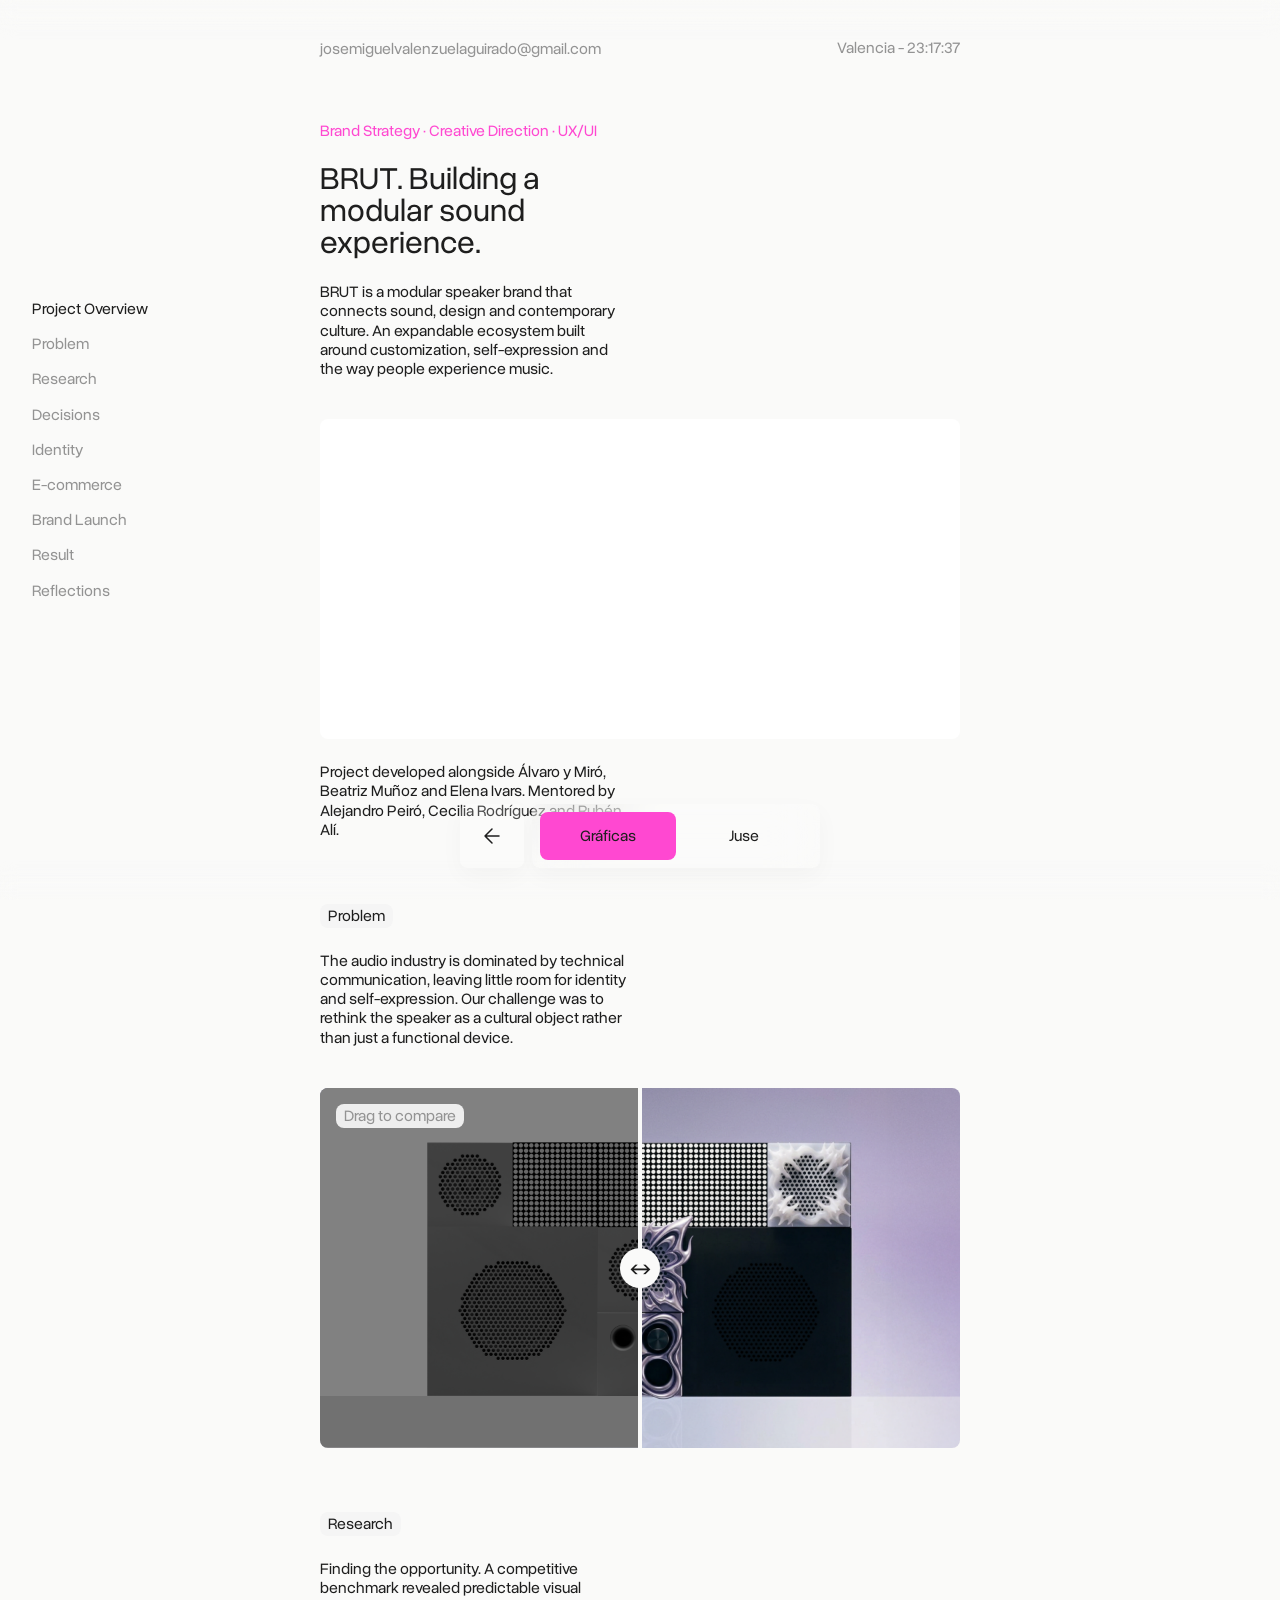
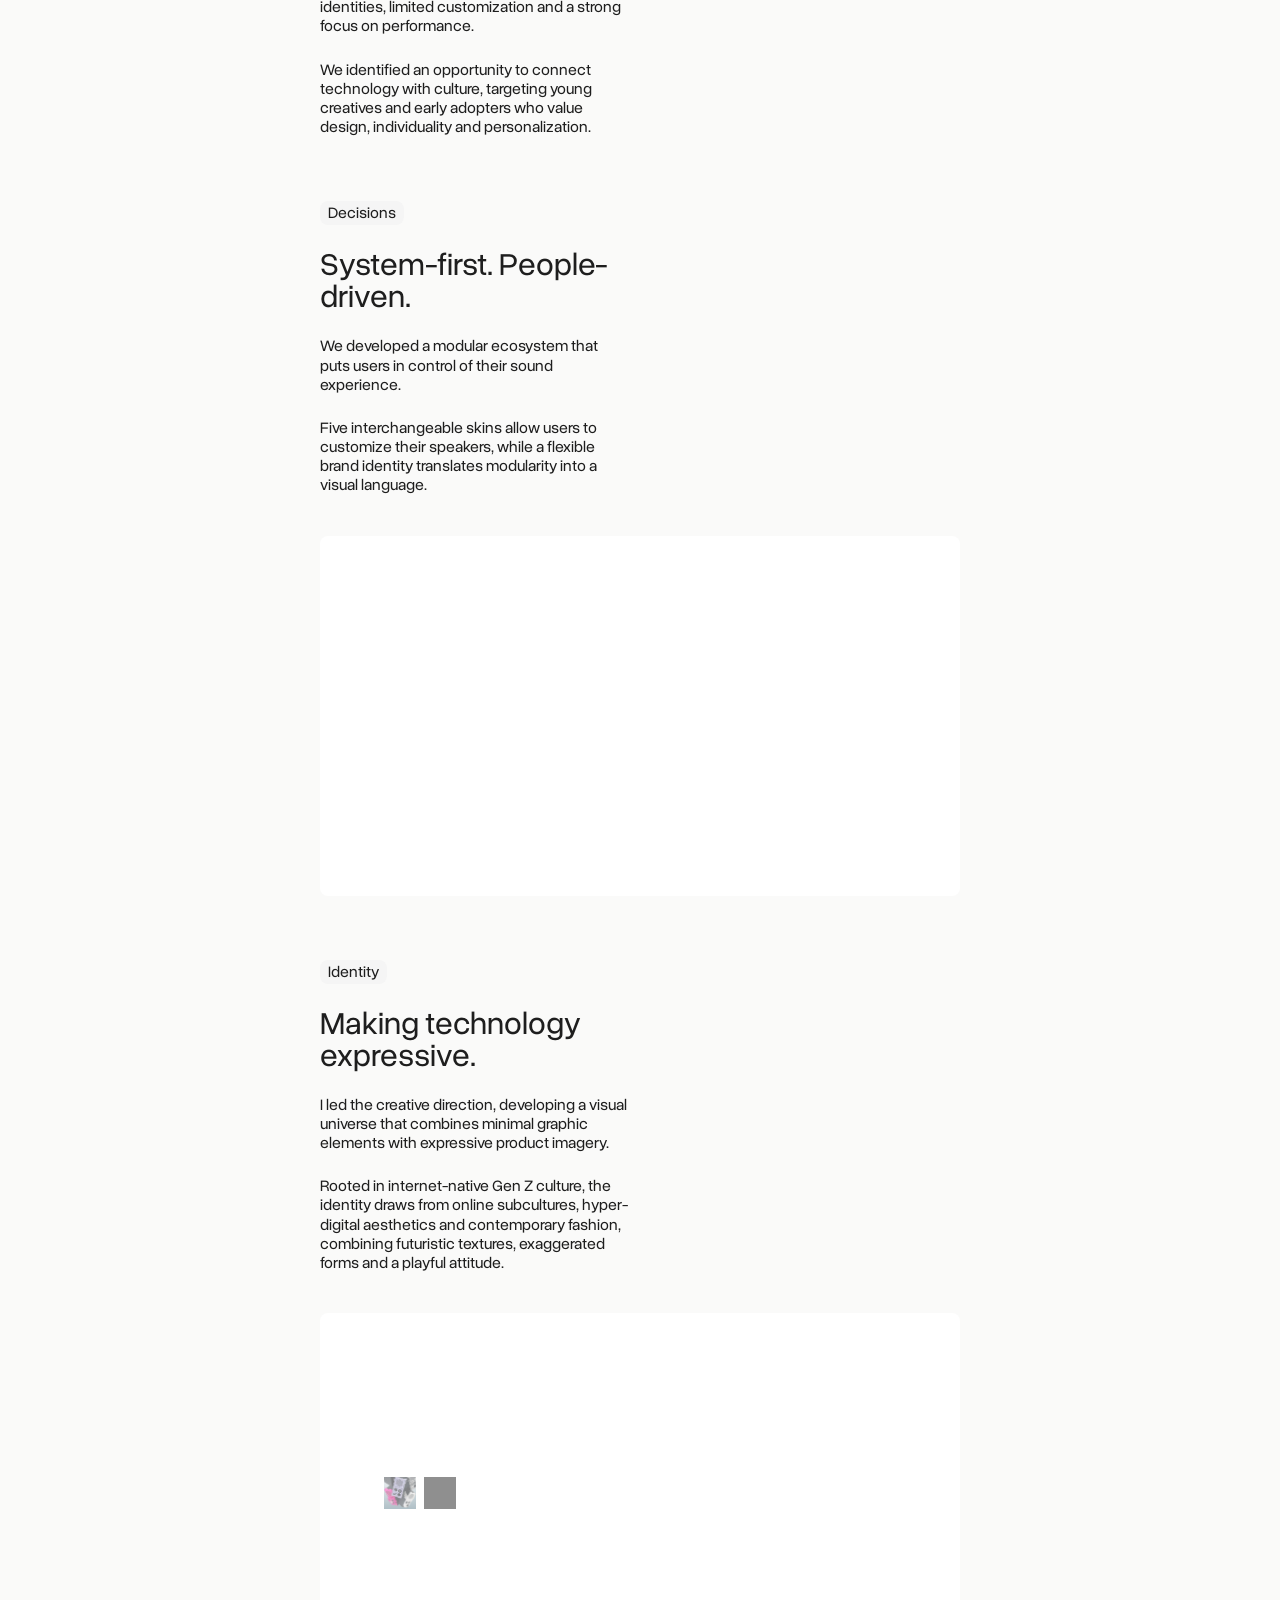
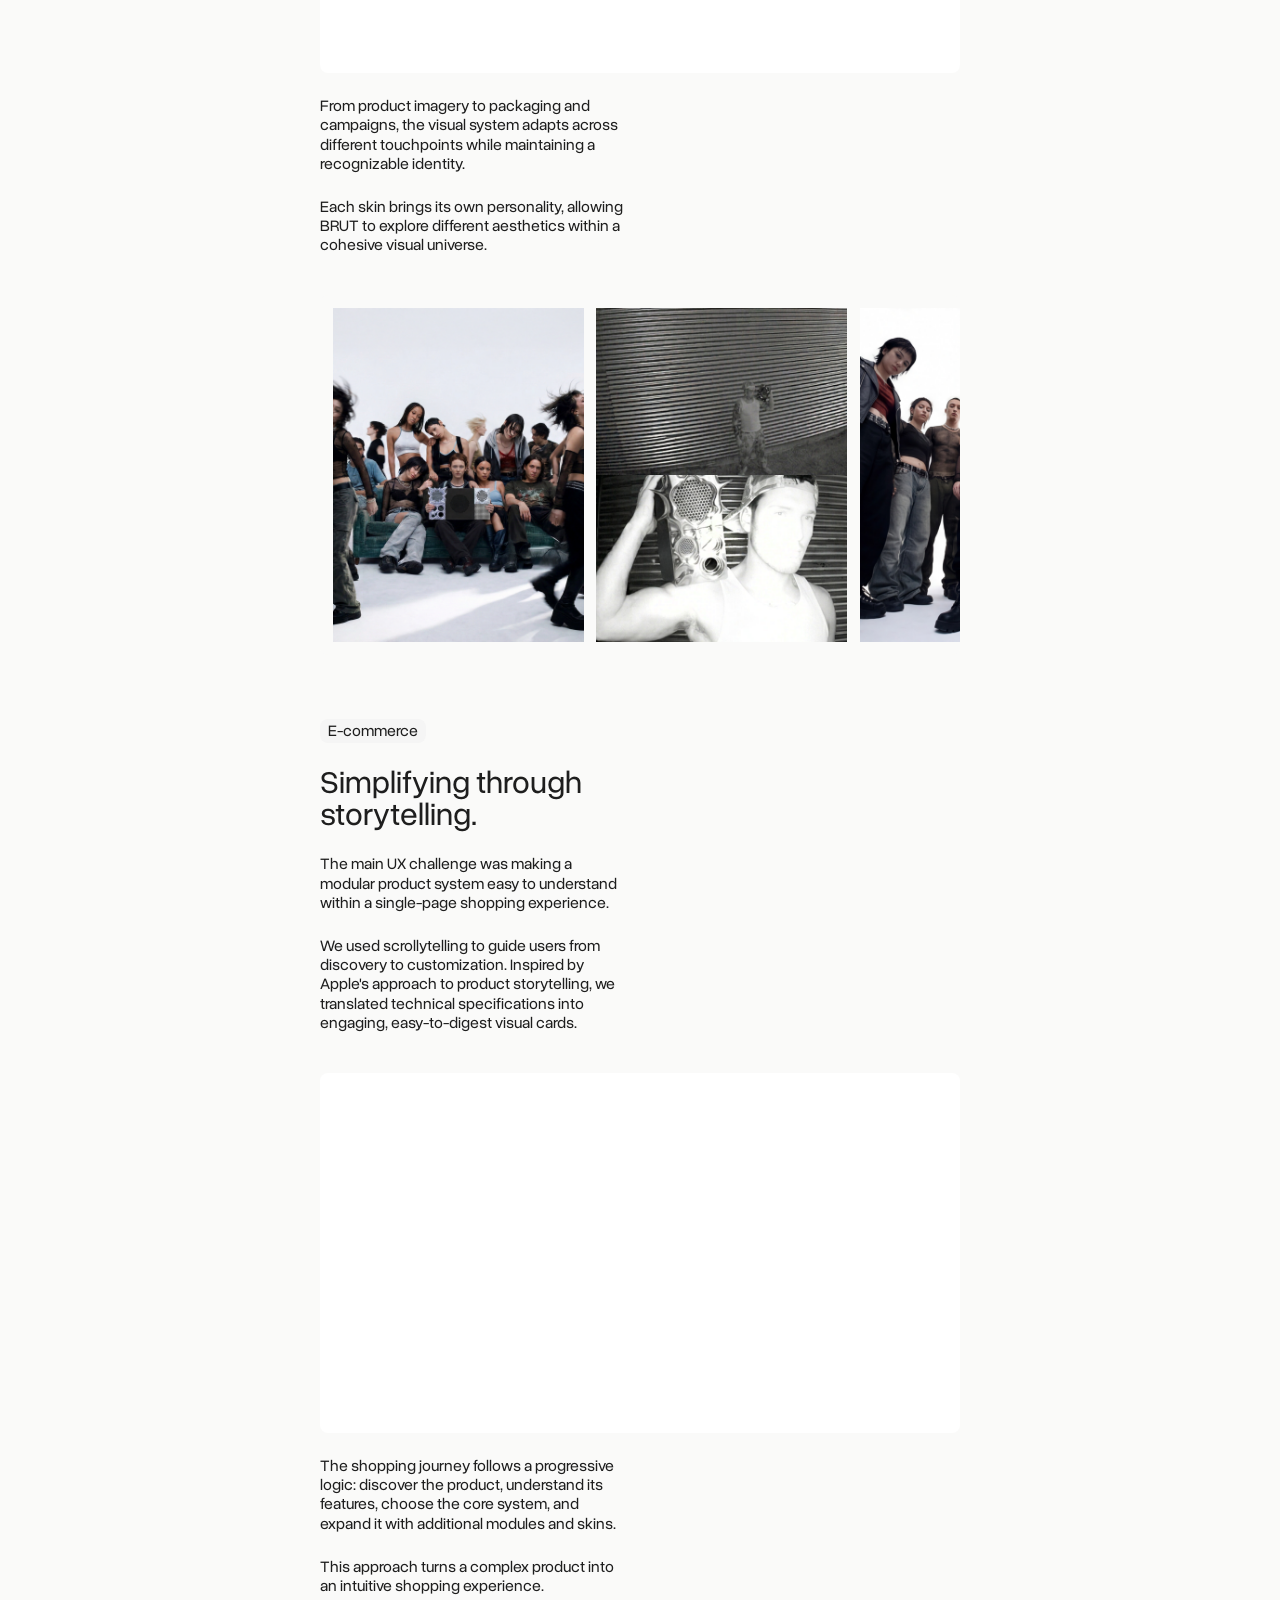
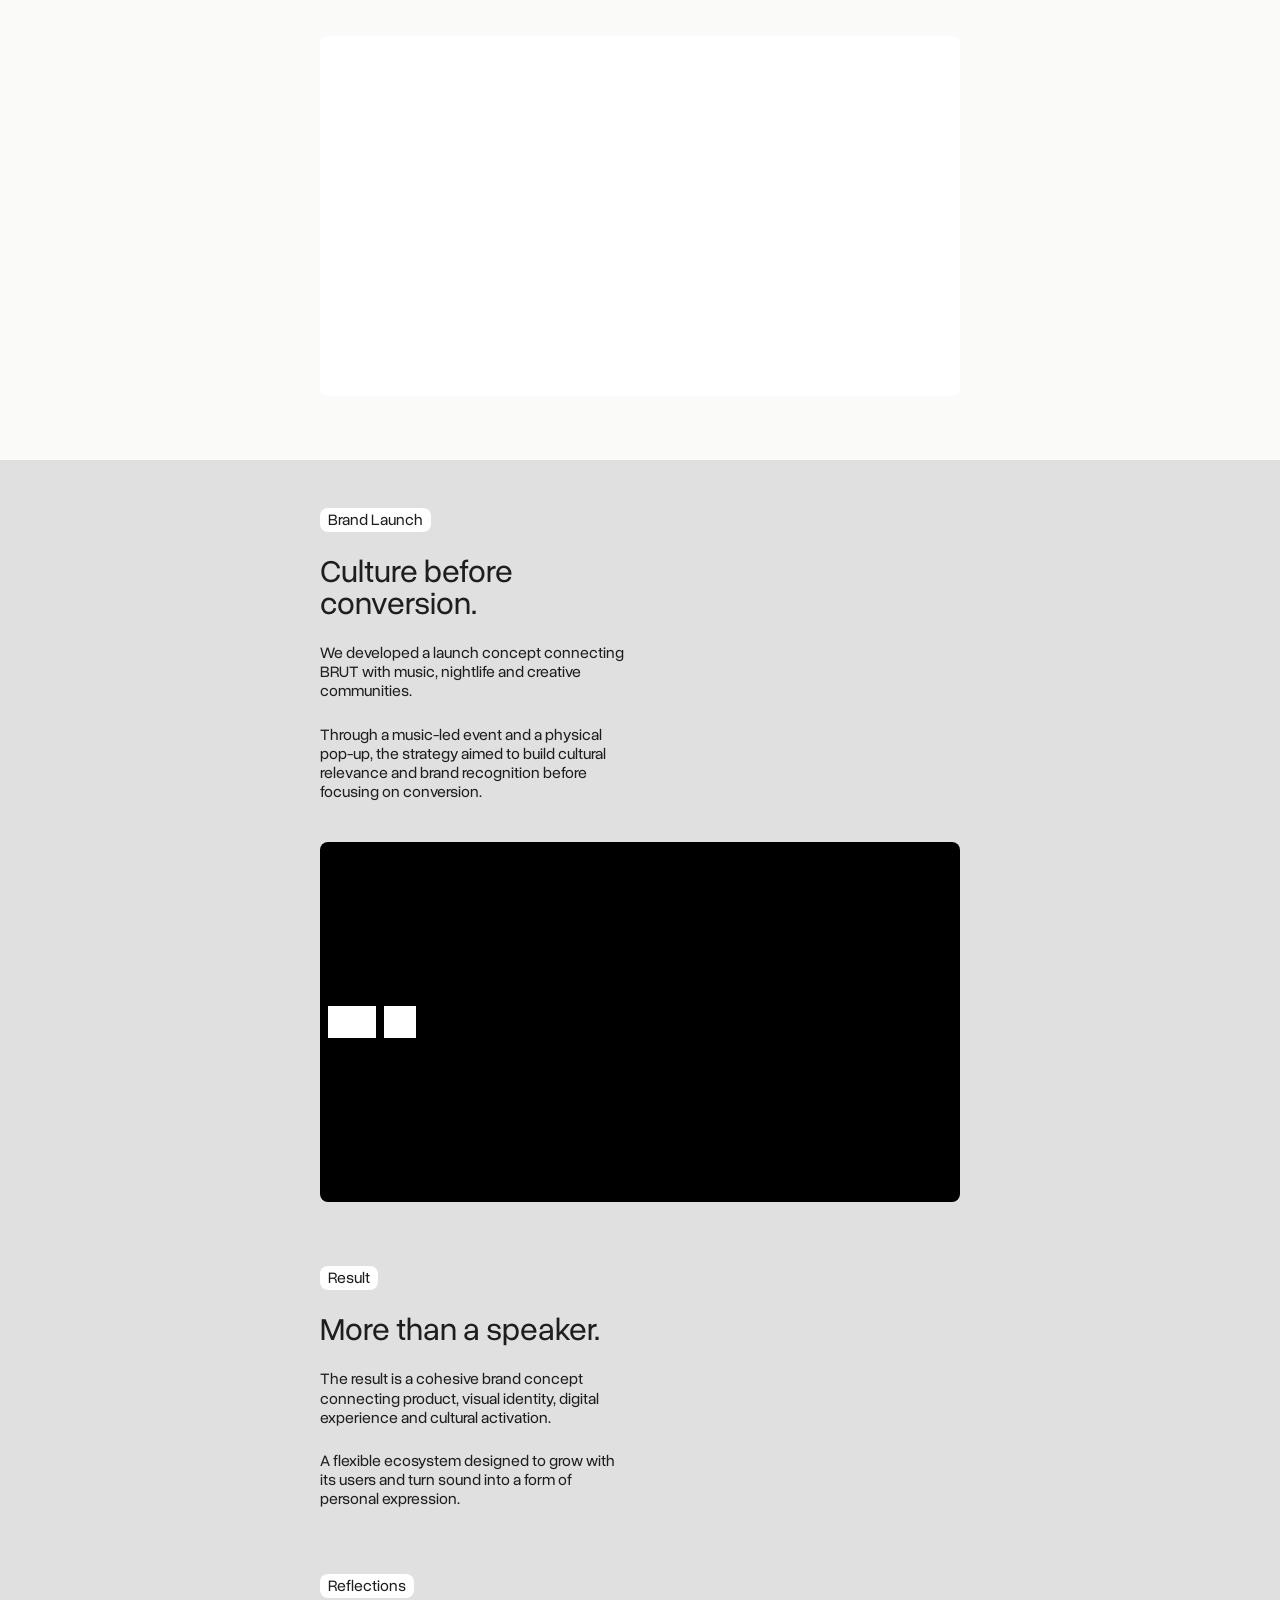
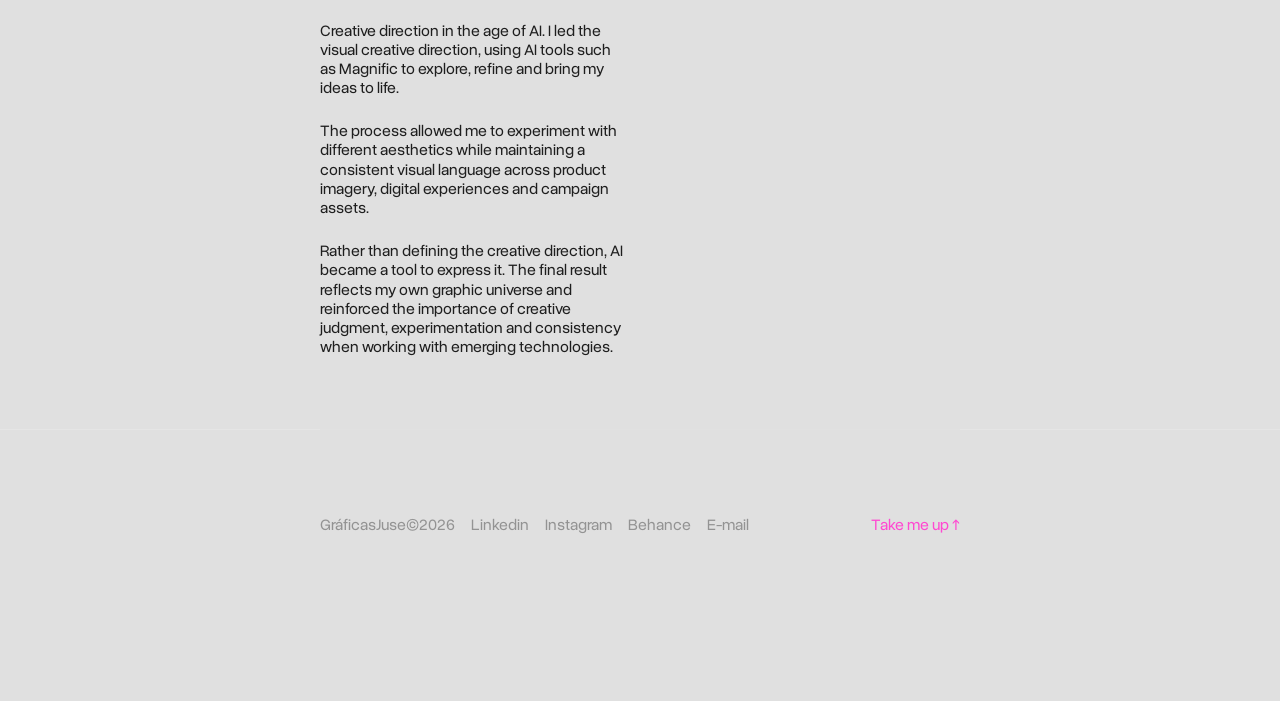
==== commit 9143cba1: "Actualiza portfolio y contenidos del case study Brut" ====
--- a/brut.html
+++ b/brut.html
@@ -18,15 +18,26 @@
     <div class="brut-meta"><span>Brand Strategy · Creative Direction · UX/UI</span></div>
     <h1 id="brut-title">BRUT. Building a modular sound experience.</h1>
     <p>BRUT is a modular speaker brand that connects sound, design and contemporary culture. An expandable ecosystem built around customization, self-expression and the way people experience music.</p>
-    <div class="brut-placeholder" role="img" aria-label="Project Overview — image coming soon"></div>
+    <div class="brut-video">
+      <video autoplay loop muted playsinline preload="metadata" aria-label="BRUT: presentación del proyecto">
+        <source src="Recursos/Graficas/01%20Brut/quick_export05.mp4" type="video/mp4">
+      </video>
+      <button class="brut-video-sound" type="button" aria-label="Activar sonido" aria-pressed="false">
+        <svg viewBox="0 0 24 24" width="24" height="24" fill="none" stroke="currentColor" stroke-width="1.5" stroke-linecap="round" stroke-linejoin="round" aria-hidden="true">
+          <path d="M11 5 6 9H3v6h3l5 4z"/>
+          <path class="sound-on-icon" d="M15 8a6 6 0 0 1 0 8m3-11a10 10 0 0 1 0 14"/>
+          <path class="sound-off-icon" d="m16 9 6 6m0-6-6 6"/>
+        </svg>
+      </button>
+    </div>
     <p class="brut-credits">Project developed alongside <a href="https://alvaroymiro.com/about" target="_blank" rel="noopener noreferrer">Álvaro y Miró</a>, <a href="https://beamunoz.com/" target="_blank" rel="noopener noreferrer">Beatriz Muñoz</a> and <a href="https://www.linkedin.com/in/elenaivars/" target="_blank" rel="noopener noreferrer">Elena Ivars</a>. Mentored by <a href="https://tot.studio/" target="_blank" rel="noopener noreferrer">Alejandro Peiró</a>, <a href="https://www.linkedin.com/in/ceciliarod/" target="_blank" rel="noopener noreferrer">Cecilia Rodríguez</a> and <a href="https://www.instagram.com/cocotastudio/" target="_blank" rel="noopener noreferrer">Rubén Alí</a>.</p>
   </section>
   <section id="problem" class="brut-section" aria-labelledby="problem-title">
     <h2 id="problem-title" class="brut-label">Problem</h2>
     <p>The audio industry is dominated by technical communication, leaving little room for identity and self-expression. Our challenge was to rethink the speaker as a cultural object rather than just a functional device.</p>
     <div class="brut-comparison" style="--comparison-position:50%">
-      <div class="brut-comparison-layer brut-comparison-pink" aria-hidden="true"></div>
-      <div class="brut-comparison-layer brut-comparison-blue" aria-hidden="true"></div>
+      <div class="brut-comparison-layer brut-comparison-pink" style="background-image:url('Recursos/Graficas/01%20Brut/despues.png')" aria-hidden="true"></div>
+      <div class="brut-comparison-layer brut-comparison-blue" style="background-image:url('Recursos/Graficas/01%20Brut/antes.png?v=3')" aria-hidden="true"></div>
       <span class="brut-comparison-hint" aria-hidden="true">Drag to compare</span>
       <span class="brut-comparison-divider" aria-hidden="true"><span>↔</span></span>
       <input class="brut-comparison-range" type="range" min="0" max="100" value="50" aria-label="Comparar las dos imágenes" aria-valuetext="50% azul, 50% rosa">
@@ -42,7 +53,9 @@
     <h3>System-first. People-driven.</h3>
     <p>We developed a modular ecosystem that puts users in control of their sound experience.</p>
     <p>Five interchangeable skins allow users to customize their speakers, while a flexible brand identity translates modularity into a visual language.</p>
-    <div class="brut-placeholder" role="img" aria-label="Decisions — image coming soon"></div>
+    <video class="brut-placeholder" autoplay loop muted playsinline preload="metadata" aria-label="BRUT: Skin Selector">
+      <source src="Recursos/Graficas/01%20Brut/Skin%20selector.mp4" type="video/mp4">
+    </video>
   </section>
   <section id="identity" class="brut-section" aria-labelledby="identity-title">
     <h2 id="identity-title" class="brut-label">Identity</h2>
@@ -51,25 +64,42 @@
     <p>Rooted in internet-native Gen Z culture, the identity draws from online subcultures, hyper-digital aesthetics and contemporary fashion, combining futuristic textures, exaggerated forms and a playful attitude.</p>
     <div class="brut-identity-gallery" role="region" aria-label="Identity gallery" aria-roledescription="carousel">
       <div class="brut-identity-track" id="brut-identity-track" tabindex="0" aria-label="Imágenes de Identity: desliza horizontalmente">
-        <div class="brut-identity-slide" role="img" aria-label="Identity 1 — imagen pendiente"></div>
-        <div class="brut-identity-slide" role="img" aria-label="Identity 2 — imagen pendiente"></div>
-        <div class="brut-identity-slide" role="img" aria-label="Identity 3 — imagen pendiente"></div>
+        <video class="brut-identity-slide" autoplay loop muted playsinline preload="metadata" aria-label="BRUT: Bento"><source src="Recursos/Graficas/01%20Brut/bento%20brut.mp4" type="video/mp4"></video>
+        <img class="brut-identity-slide brut-identity-animation" src="Recursos/Graficas/01%20Brut/gif/identity-loop.gif" alt="BRUT: secuencia de tres imágenes en bucle">
+        <video class="brut-identity-slide" autoplay loop muted playsinline preload="metadata" aria-label="BRUT: Personajes Grupo"><source src="Recursos/Graficas/01%20Brut/PersonajesGrupo.mp4" type="video/mp4"></video>
       </div>
       <div class="brut-identity-selector" role="group" aria-label="Seleccionar imagen de Identity">
-        <button type="button" aria-label="Ver imagen 1" aria-controls="brut-identity-track" aria-pressed="true"></button>
-        <button type="button" aria-label="Ver imagen 2" aria-controls="brut-identity-track" aria-pressed="false"></button>
-        <button type="button" aria-label="Ver imagen 3" aria-controls="brut-identity-track" aria-pressed="false"></button>
+        <button type="button" aria-label="Ver Bento Brut" aria-controls="brut-identity-track" aria-pressed="true"><video src="Recursos/Graficas/01%20Brut/bento%20brut.mp4#t=0.1" muted playsinline preload="auto" aria-hidden="true"></video></button>
+        <button type="button" aria-label="Ver secuencia de Identity" aria-controls="brut-identity-track" aria-pressed="false" style="background-image:url('Recursos/Graficas/01%20Brut/gif/gif%201.png')"></button>
+        <button type="button" aria-label="Ver Personajes Grupo" aria-controls="brut-identity-track" aria-pressed="false"><video src="Recursos/Graficas/01%20Brut/PersonajesGrupo.mp4#t=0.1" muted playsinline preload="auto" aria-hidden="true"></video></button>
       </div>
     </div>
     <h2 class="brut-heading">From product imagery to packaging and campaigns, the visual system adapts across different touchpoints while maintaining a recognizable identity.</h2>
     <h2 class="brut-heading">Each skin brings its own personality, allowing BRUT to explore different aesthetics within a cohesive visual universe.</h2>
     <div class="brut-frames" role="region" aria-label="BRUT visual universe" aria-roledescription="carousel">
       <div class="brut-frames-track" tabindex="0" aria-label="Frames de Identity: desliza horizontalmente">
-        <div class="brut-frame" role="img" aria-label="Frame 1 — imagen pendiente"></div>
-        <div class="brut-frame" role="img" aria-label="Frame 2 — imagen pendiente"></div>
-        <div class="brut-frame" role="img" aria-label="Frame 3 — imagen pendiente"></div>
-        <div class="brut-frame" role="img" aria-label="Frame 4 — imagen pendiente"></div>
-        <div class="brut-frame" role="img" aria-label="Frame 5 — imagen pendiente"></div>
+        <img class="brut-frame" src="Recursos/Graficas/01%20Brut/carrusel%20fotos/carrusel%201.png" alt="BRUT: universo visual 1" width="1080" height="1440" loading="lazy" decoding="async" draggable="false">
+        <img class="brut-frame" src="Recursos/Graficas/01%20Brut/carrusel%20fotos/carrusel%202.png" alt="BRUT: universo visual 2" width="1080" height="1440" loading="lazy" decoding="async" draggable="false">
+        <img class="brut-frame" src="Recursos/Graficas/01%20Brut/carrusel%20fotos/carrusel%203.png" alt="BRUT: universo visual 3" width="1080" height="1440" loading="lazy" decoding="async" draggable="false">
+        <img class="brut-frame" src="Recursos/Graficas/01%20Brut/carrusel%20fotos/carrusel%204.png" alt="BRUT: universo visual 4" width="1080" height="1440" loading="lazy" decoding="async" draggable="false">
+        <img class="brut-frame" src="Recursos/Graficas/01%20Brut/carrusel%20fotos/carrusel%205.png" alt="BRUT: universo visual 5" width="1080" height="1440" loading="lazy" decoding="async" draggable="false">
+        <img class="brut-frame" src="Recursos/Graficas/01%20Brut/carrusel%20fotos/carrusel%206.png" alt="BRUT: universo visual 6" width="1080" height="1440" loading="lazy" decoding="async" draggable="false">
+        <img class="brut-frame" src="Recursos/Graficas/01%20Brut/carrusel%20fotos/carrusel%207.png" alt="BRUT: universo visual 7" width="1080" height="1440" loading="lazy" decoding="async" draggable="false">
+        <img class="brut-frame" src="Recursos/Graficas/01%20Brut/carrusel%20fotos/carrusel%208.png" alt="BRUT: universo visual 8" width="1080" height="1440" loading="lazy" decoding="async" draggable="false">
+        <img class="brut-frame" src="Recursos/Graficas/01%20Brut/carrusel%20fotos/carrusel%209.png" alt="BRUT: universo visual 9" width="1080" height="1440" loading="lazy" decoding="async" draggable="false">
+        <img class="brut-frame" src="Recursos/Graficas/01%20Brut/carrusel%20fotos/carrusel%2010.png" alt="BRUT: universo visual 10" width="1080" height="1440" loading="lazy" decoding="async" draggable="false">
+        <img class="brut-frame" src="Recursos/Graficas/01%20Brut/carrusel%20fotos/carrusel%2011.png" alt="BRUT: universo visual 11" width="1080" height="1440" loading="lazy" decoding="async" draggable="false">
+        <img class="brut-frame" src="Recursos/Graficas/01%20Brut/carrusel%20fotos/carrusel%2012.png" alt="BRUT: universo visual 12" width="1080" height="1440" loading="lazy" decoding="async" draggable="false">
+        <img class="brut-frame" src="Recursos/Graficas/01%20Brut/carrusel%20fotos/carrusel%2013.png" alt="BRUT: universo visual 13" width="1080" height="1440" loading="lazy" decoding="async" draggable="false">
+        <img class="brut-frame" src="Recursos/Graficas/01%20Brut/carrusel%20fotos/carrusel%2014.png" alt="BRUT: universo visual 14" width="1080" height="1440" loading="lazy" decoding="async" draggable="false">
+        <img class="brut-frame" src="Recursos/Graficas/01%20Brut/carrusel%20fotos/carrusel%2015.png" alt="BRUT: universo visual 15" width="1080" height="1440" loading="lazy" decoding="async" draggable="false">
+        <img class="brut-frame" src="Recursos/Graficas/01%20Brut/carrusel%20fotos/carrusel%2016.png" alt="BRUT: universo visual 16" width="1080" height="1440" loading="lazy" decoding="async" draggable="false">
+        <img class="brut-frame" src="Recursos/Graficas/01%20Brut/carrusel%20fotos/carrusel%2017.png" alt="BRUT: universo visual 17" width="1080" height="1440" loading="lazy" decoding="async" draggable="false">
+        <img class="brut-frame" src="Recursos/Graficas/01%20Brut/carrusel%20fotos/carrusel%2018.png" alt="BRUT: universo visual 18" width="1080" height="1440" loading="lazy" decoding="async" draggable="false">
+        <img class="brut-frame" src="Recursos/Graficas/01%20Brut/carrusel%20fotos/carrusel%2019.png" alt="BRUT: universo visual 19" width="1080" height="1440" loading="lazy" decoding="async" draggable="false">
+        <img class="brut-frame" src="Recursos/Graficas/01%20Brut/carrusel%20fotos/carrusel%2020.png" alt="BRUT: universo visual 20" width="1080" height="1440" loading="lazy" decoding="async" draggable="false">
+        <img class="brut-frame" src="Recursos/Graficas/01%20Brut/carrusel%20fotos/carrusel%2021.png" alt="BRUT: universo visual 21" width="1080" height="1440" loading="lazy" decoding="async" draggable="false">
+        <img class="brut-frame" src="Recursos/Graficas/01%20Brut/carrusel%20fotos/carrusel%2022.png" alt="BRUT: universo visual 22" width="1080" height="1440" loading="lazy" decoding="async" draggable="false">
       </div>
     </div>
   </section>
@@ -78,10 +108,14 @@
     <h3>Simplifying through storytelling.</h3>
     <h2 class="brut-heading">The main UX challenge was making a modular product system easy to understand within a single-page shopping experience.</h2>
     <h2 class="brut-heading">We used scrollytelling to guide users from discovery to customization. Inspired by Apple's approach to product storytelling, we translated technical specifications into engaging, easy-to-digest visual cards.</h2>
-    <div class="brut-placeholder" role="img" aria-label="E-commerce storytelling — image coming soon"></div>
+    <video class="brut-placeholder" autoplay loop muted playsinline preload="metadata" aria-label="BRUT: scroll de la web">
+      <source src="Recursos/Graficas/01%20Brut/brut%20scroll%20v4.mp4" type="video/mp4">
+    </video>
     <h2 class="brut-heading">The shopping journey follows a progressive logic: discover the product, understand its features, choose the core system, and expand it with additional modules and skins.</h2>
     <h2 class="brut-heading">This approach turns a complex product into an intuitive shopping experience.</h2>
-    <div class="brut-placeholder" role="img" aria-label="E-commerce — image coming soon"></div>
+    <video class="brut-placeholder" autoplay loop muted playsinline preload="metadata" aria-label="BRUT: experiencia de ecommerce">
+      <source src="Recursos/Graficas/01%20Brut/Ecommerce%20v1.mp4" type="video/mp4">
+    </video>
   </section>
   <div class="brut-closing">
   <section id="brand-launch" class="brut-section" aria-labelledby="brand-launch-title">
@@ -89,16 +123,14 @@
     <h3>Culture before conversion.</h3>
     <p>We developed a launch concept connecting BRUT with music, nightlife and creative communities.</p>
     <p>Through a music-led event and a physical pop-up, the strategy aimed to build cultural relevance and brand recognition before focusing on conversion.</p>
-    <div class="brut-stories" role="region" aria-label="Brand Launch stories" aria-roledescription="carousel">
-      <div class="brut-stories-track" id="brut-stories-track" tabindex="0" aria-label="Stories: desliza para ver las tres piezas">
-        <div class="brut-story" role="group" aria-roledescription="slide" aria-label="1 de 3"><div class="brut-story-media" role="img" aria-label="Story 1 — vídeo pendiente"></div></div>
-        <div class="brut-story" role="group" aria-roledescription="slide" aria-label="2 de 3"><div class="brut-story-media" role="img" aria-label="Story 2 — vídeo pendiente"></div></div>
-        <div class="brut-story" role="group" aria-roledescription="slide" aria-label="3 de 3"><div class="brut-story-media" role="img" aria-label="Story 3 — vídeo pendiente"></div></div>
+    <div class="brut-identity-gallery brut-launch-gallery" role="region" aria-label="Brand Launch stories" aria-roledescription="carousel">
+      <div class="brut-identity-track" id="brut-stories-track" tabindex="0" aria-label="Stories: desliza para ver las dos piezas">
+        <div class="brut-story" role="group" aria-roledescription="slide" aria-label="1 de 2"><video class="brut-story-media" autoplay loop muted playsinline preload="metadata" aria-label="BRUT hinchable"><source src="Recursos/Graficas/01%20Brut/BRUT_HINCHABLE02.mp4" type="video/mp4"></video></div>
+        <div class="brut-story" role="group" aria-roledescription="slide" aria-label="2 de 2"><video class="brut-story-media" autoplay loop muted playsinline preload="metadata" aria-label="Prueba BRUT"><source src="Recursos/Graficas/01%20Brut/prueba_brut.mp4" type="video/mp4"></video></div>
       </div>
-      <div class="brut-stories-controls">
-        <button type="button" aria-label="Ver story 1" aria-controls="brut-stories-track" aria-pressed="true"></button>
-        <button type="button" aria-label="Ver story 2" aria-controls="brut-stories-track" aria-pressed="false"></button>
-        <button type="button" aria-label="Ver story 3" aria-controls="brut-stories-track" aria-pressed="false"></button>
+      <div class="brut-identity-selector" role="group" aria-label="Seleccionar vídeo de Brand Launch">
+        <button type="button" aria-label="Ver story 1" aria-controls="brut-stories-track" aria-pressed="true"><video src="Recursos/Graficas/01%20Brut/BRUT_HINCHABLE02.mp4#t=0.1" muted playsinline preload="auto" aria-hidden="true"></video></button>
+        <button type="button" aria-label="Ver story 2" aria-controls="brut-stories-track" aria-pressed="false"><video src="Recursos/Graficas/01%20Brut/prueba_brut.mp4#t=0.1" muted playsinline preload="auto" aria-hidden="true"></video></button>
       </div>
     </div>
   </section>
--- a/styles.css
+++ b/styles.css
@@ -86,6 +86,7 @@
 body{line-height:100%}
 body *{line-height:100%}
 .current-role{display:block;font-size:16px;line-height:100%}
+#graficas>.intro>h1{margin-bottom:12px}
 .current-role a:hover,.current-role a:focus-visible{color:var(--rosa)}
 .current-role,.current-role a{color:var(--gris-oscuro)}
 .project-open{display:block;width:100%;padding:0;border:0;background:none;text-align:left;cursor:pointer}
@@ -255,6 +256,11 @@
 .juse-title-link{color:var(--rosa)}
 
 .project-cursor.is-building{background:var(--gris-oscuro)}
+.project-building{position:relative;overflow:hidden}
+.project-building-overlay{position:absolute;inset:0;display:grid;place-items:center;background:rgba(255,255,255,.5);opacity:0;pointer-events:none;transition:opacity .2s ease}
+.project-building-overlay>span{padding:8px 12px;border-radius:8px;background:var(--gris-oscuro);color:var(--negro);font-size:16px;line-height:100%;white-space:nowrap}
+.project-building.is-building-visible .project-building-overlay{opacity:1}
+@media(width < 768px){.gallery .project-building .project-cover{left:0;right:auto;transform:none;object-position:left center}}
 
 /* Fade and slide project labels independently of their cursor position. */
 .project-cursor{opacity:0;translate:0 6px;transition:opacity .18s ease,translate .22s cubic-bezier(.22,.61,.36,1),visibility 0s .22s}
@@ -297,8 +303,8 @@
 .brut-label{display:inline-block;font-size:16px;font-weight:400;line-height:100%;padding:4px 8px;border-radius:8px;background:var(--gris-claro);margin:0}
 .brut-credits a{text-decoration:none}
 .brut-credits a:hover,.brut-credits a:focus-visible{color:var(--rosa)}
-.brut-frames{container-type:inline-size;margin-top:40px;background:#000;border-radius:8px;overflow:hidden}
-.brut-frames-track{display:flex;align-items:center;gap:2cqw;height:56.25cqw;padding-inline:8cqw;overflow-x:auto;scroll-snap-type:x proximity;scroll-padding-inline:8cqw;scrollbar-width:none;cursor:grab;touch-action:pan-x pan-y;user-select:none}
+.brut-frames{container-type:inline-size;margin-top:40px;background:#fafaf9;border-radius:8px;overflow:hidden}
+.brut-frames-track{display:flex;align-items:center;gap:2cqw;height:56.25cqw;padding:2cqw;overflow-x:auto;scroll-snap-type:x proximity;scroll-padding-inline:2cqw;scrollbar-width:none;cursor:grab;touch-action:pan-x pan-y;user-select:none}
 .brut-frames-track::-webkit-scrollbar{display:none}
 .brut-frames-track.is-dragging{cursor:grabbing;scroll-snap-type:none}
 .brut-frame{flex:0 0 auto;height:38cqw;aspect-ratio:3 / 5;background:var(--azul);background-size:cover;background-position:center;scroll-snap-align:start}
@@ -306,6 +312,7 @@
 .brut-frame:nth-child(3){background-color:var(--rosa)}
 .brut-frame:nth-child(4){background-color:#39364d}
 .brut-frame:nth-child(5){background-color:#bcbcbc}
+img.brut-frame{display:block;width:auto;height:100%;max-width:none;aspect-ratio:auto;object-fit:contain;background:transparent;-webkit-user-drag:none}
 .brut-identity-gallery{position:relative;margin-top:40px;--identity-one:var(--azul);--identity-two:var(--rosa);--identity-three:var(--negro)}
 .brut-identity-track{display:flex;overflow-x:auto;scroll-snap-type:x mandatory;scrollbar-width:none;border-radius:8px}
 .brut-identity-track::-webkit-scrollbar{display:none}
@@ -330,6 +337,12 @@
 .brut-story-media{display:block;width:25.3125%;height:80%;object-fit:cover;border-radius:8px;background:var(--azul)}
 .brut-story:nth-child(2) .brut-story-media{background:var(--rosa)}
 .brut-story:nth-child(3) .brut-story-media{background:var(--negro)}
+.brut-launch-gallery .brut-identity-track,.brut-launch-gallery .brut-story-media{background:#000}
+.brut-launch-gallery .brut-identity-selector button{overflow:hidden;background:#fff}
+.brut-identity-selector button:has(video){overflow:hidden;background:#fff}
+.brut-identity-selector video{display:block;width:100%;height:100%;object-fit:cover;pointer-events:none}
+video.brut-identity-slide{display:block;width:100%;object-fit:contain;background:#fff!important}
+.brut-identity-animation{display:block;width:100%;object-fit:contain;background:#fafaf9!important}
 .brut-stories-controls{display:flex;align-items:center;justify-content:center;gap:0;margin-top:8px}
 .brut-stories-controls button{display:grid;place-items:center;width:28px;height:28px;padding:0;border:0;background:none;cursor:pointer}
 .brut-stories-controls button::before{content:"";width:8px;height:8px;border-radius:50%;background:var(--gris-oscuro);transition:background .2s}
@@ -347,6 +360,15 @@
 .brut-comparison:has(:focus-visible){outline:3px solid var(--rosa);outline-offset:4px}
 .brut-placeholder{display:block;width:100%;max-width:100%;aspect-ratio:1920 / 1080;object-fit:cover;background:var(--azul);border-radius:8px;margin-top:40px}
 .brut-index{display:none}
+.brut-video{position:relative;margin-top:40px;border-radius:8px;overflow:hidden;background:#fff}
+video.brut-placeholder{background:#fff}
+.brut-video video{display:block;width:100%;height:auto}
+.brut-video-sound{position:absolute;right:16px;bottom:16px;display:grid;place-items:center;width:48px;height:48px;padding:0;border:0;border-radius:8px;background:rgba(255,255,255,.2);color:#000;backdrop-filter:blur(24px);-webkit-backdrop-filter:blur(24px);box-shadow:0 8px 24px #00000008;cursor:pointer;opacity:0;transition:opacity .2s ease}
+.brut-video:hover .brut-video-sound,.brut-video:focus-within .brut-video-sound{opacity:1}
+.brut-video-sound:focus-visible{outline:2px solid var(--rosa);outline-offset:4px}
+.brut-video-sound .sound-on-icon,.brut-video-sound[aria-pressed="true"] .sound-off-icon{display:none}
+.brut-video-sound[aria-pressed="true"] .sound-on-icon{display:initial}
+@media(hover:none){.brut-video-sound{opacity:1}}
 .sugar-stats{display:grid;grid-template-columns:repeat(4,minmax(0,1fr));gap:12px 24px;margin-top:24px}
 .sugar-stat{min-width:0;display:grid;grid-template-rows:subgrid;grid-row:span 2;align-items:start;padding:16px;border-radius:8px;background:var(--gris-claro)}
 .sugar-case .sugar-stat h1{width:100%;margin:0}
@@ -444,3 +466,21 @@
   .footer-email{grid-column:4;grid-row:2}
   .footer-email .copy-feedback{left:auto;right:0}
 }
+
+/* Project view switch and square grid using the mobile cover crops. */
+.gallery-toolbar{display:flex;justify-content:flex-start;margin-bottom:16px}
+.gallery-view{min-height:32px;padding:8px;border:0;border-radius:8px;background:var(--gris-claro);color:var(--negro);font-size:16px;line-height:100%;cursor:pointer;transition:background .2s ease}
+.gallery-view:focus-visible{outline:4px solid var(--rosa);outline-offset:4px}
+@media(hover:hover){.gallery-view:hover{background:var(--rosa)}}
+.gallery[data-view="grid"]{grid-template-columns:repeat(2,minmax(0,1fr));gap:32px 24px}
+.gallery[data-view="grid"] .project-open{position:relative;aspect-ratio:1 / 1;overflow:hidden;border-radius:8px}
+#projects-gallery[data-view="grid"] .project-cover{position:absolute;top:0;left:50%;right:auto;width:177.777778%;height:100%;aspect-ratio:16 / 9;object-fit:cover;transform:translateX(-50%);border-radius:0}
+#projects-gallery[data-view="grid"] :is([data-project="0"],[data-project="2"],[data-project="3"]) .project-cover{left:0;transform:none;object-position:left center}
+#projects-gallery[data-view="grid"] [data-project="3"] .project-cover{transform:scale(1.16);transform-origin:left center}
+@media(width < 768px){
+  .gallery-toolbar{padding-inline:24px}
+  .gallery[data-view="grid"]{gap:32px 16px}
+}
+
+.gallery[data-view=grid] .caption>.project-date{display:none}
+.gallery[data-view=grid] .caption{grid-template-columns:minmax(0,1fr)}
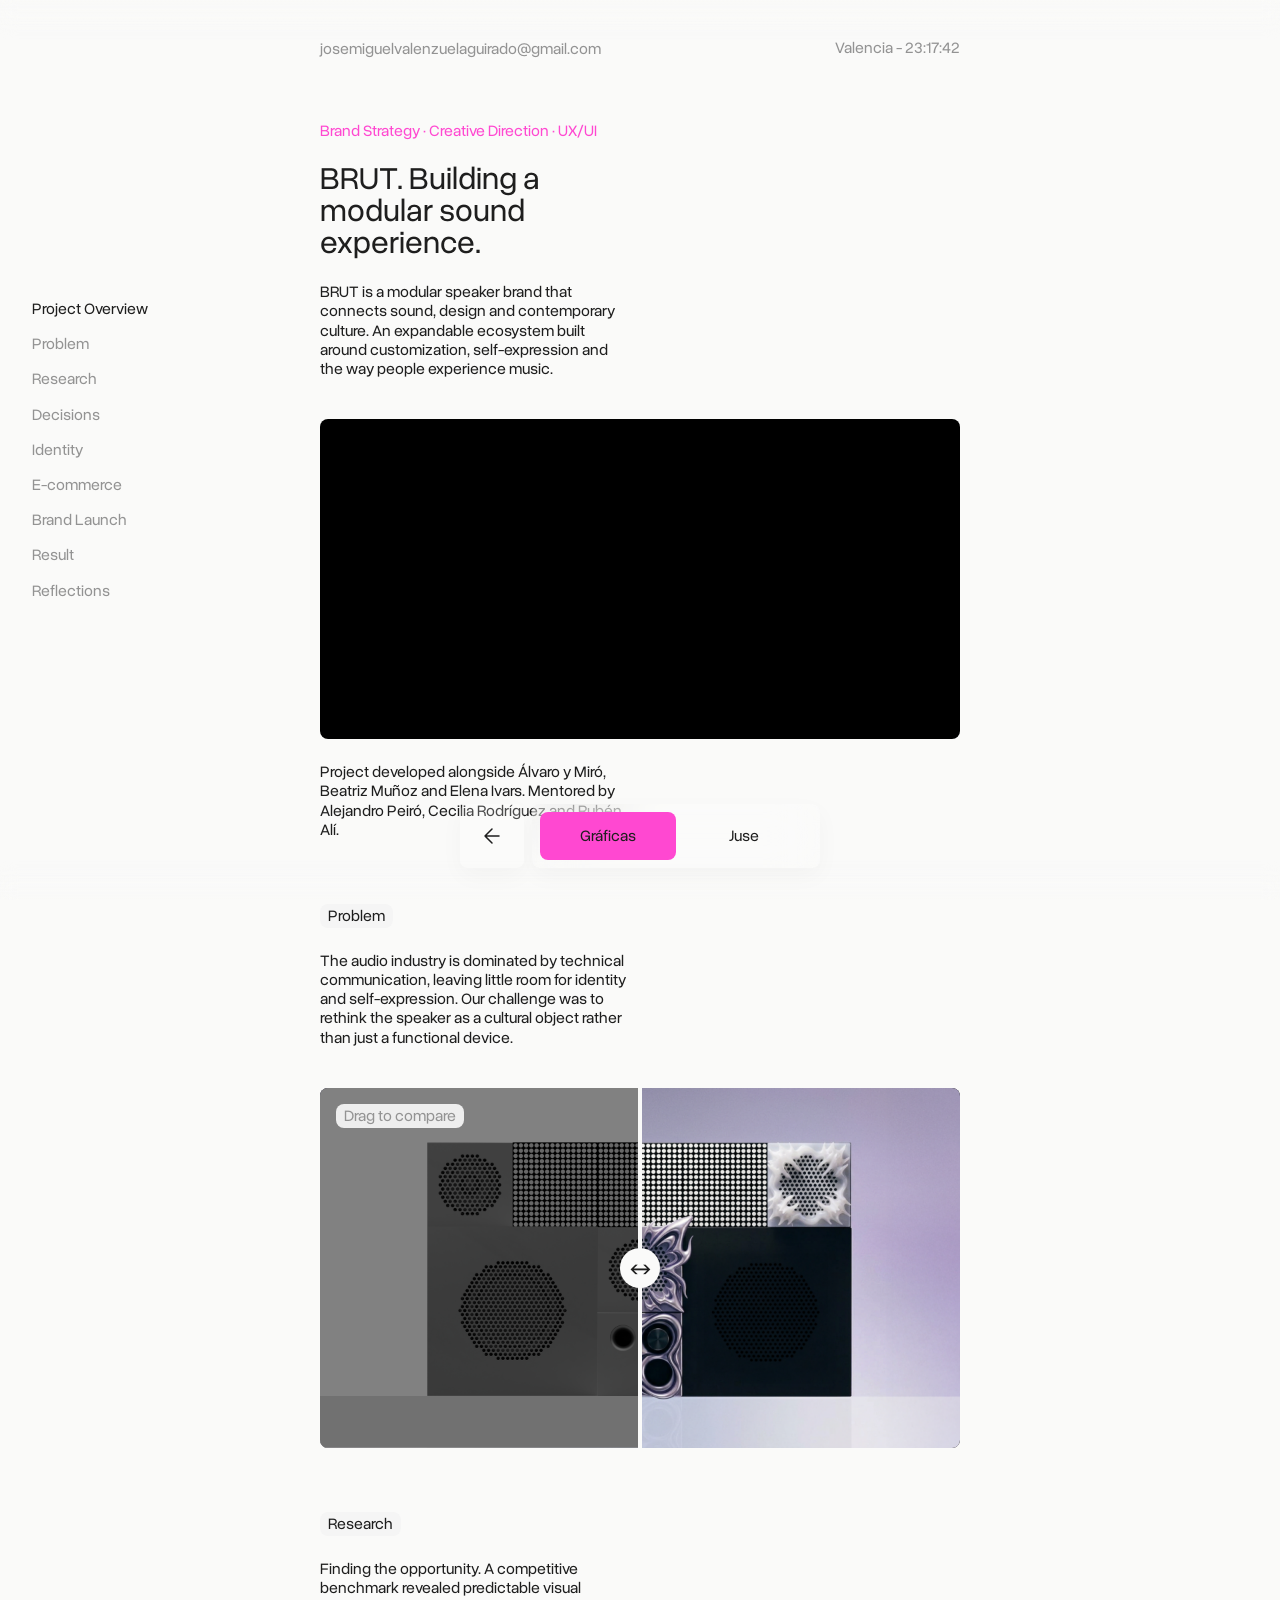
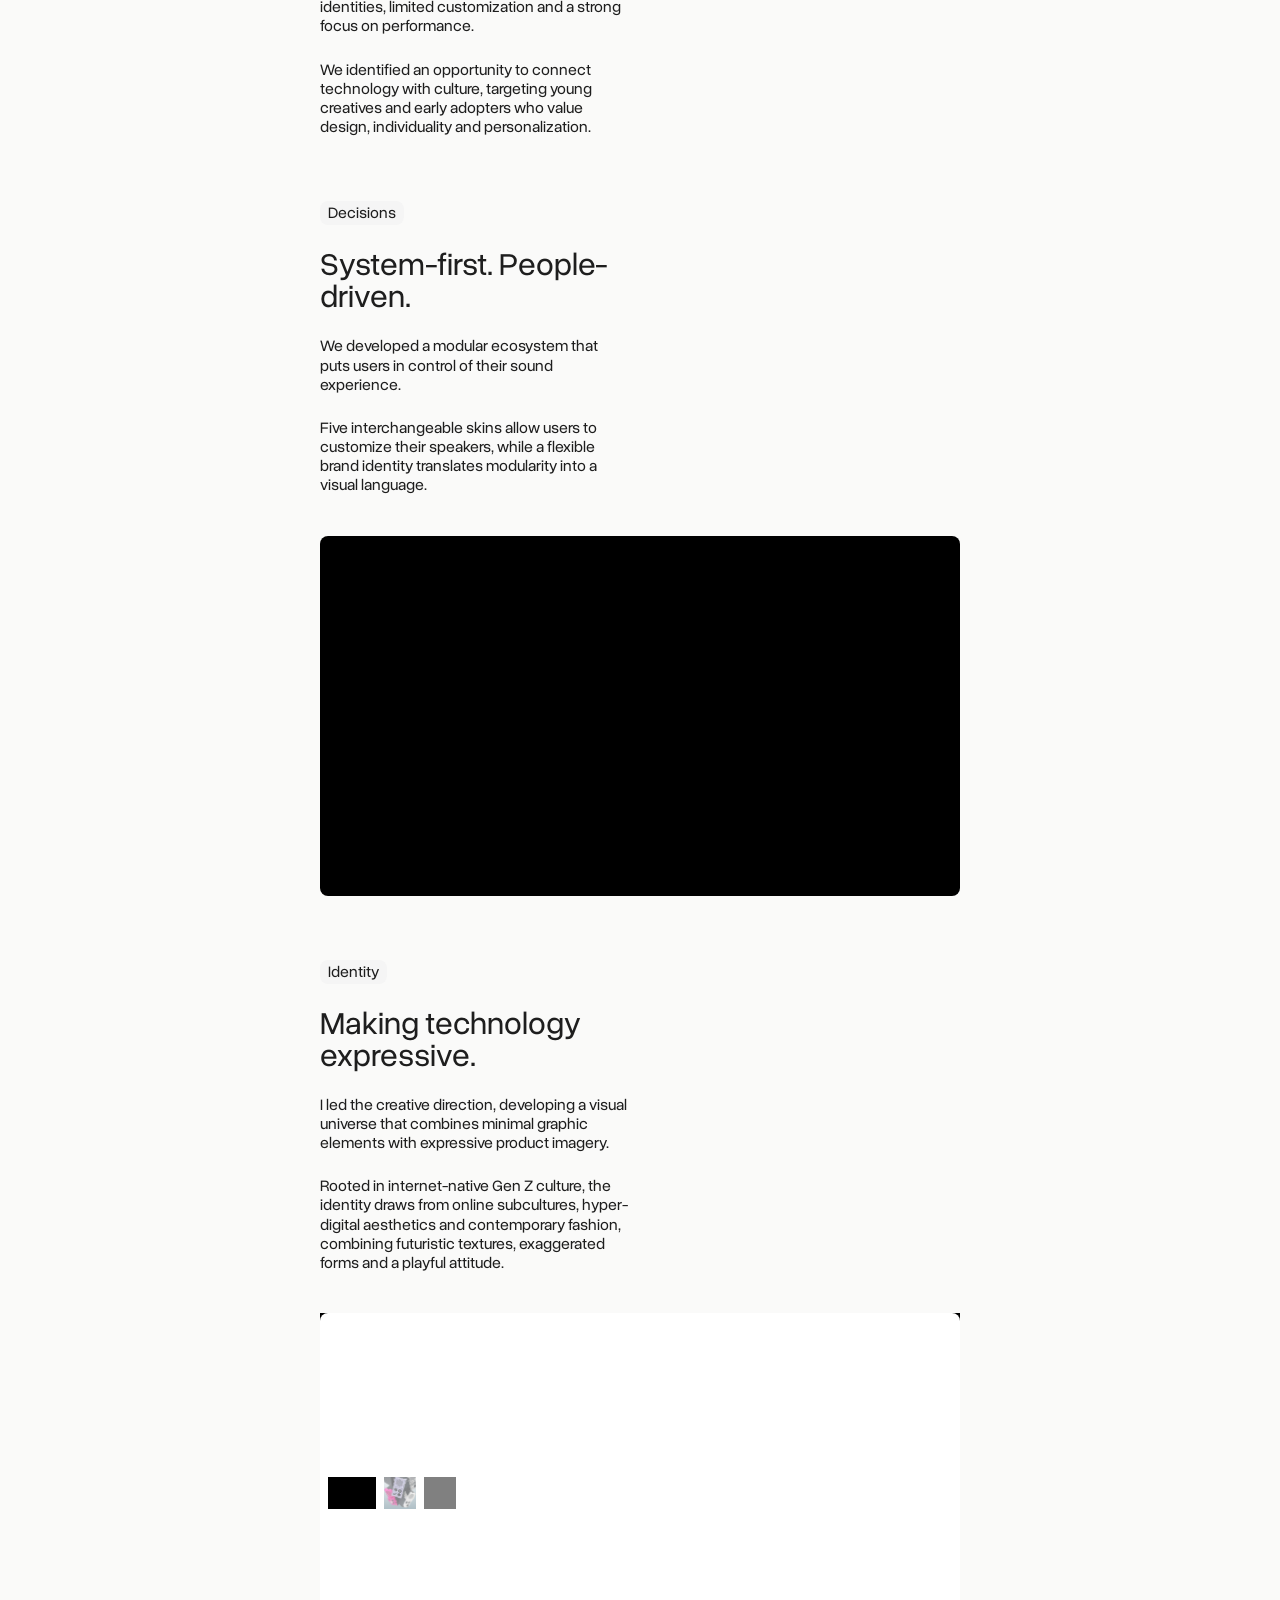
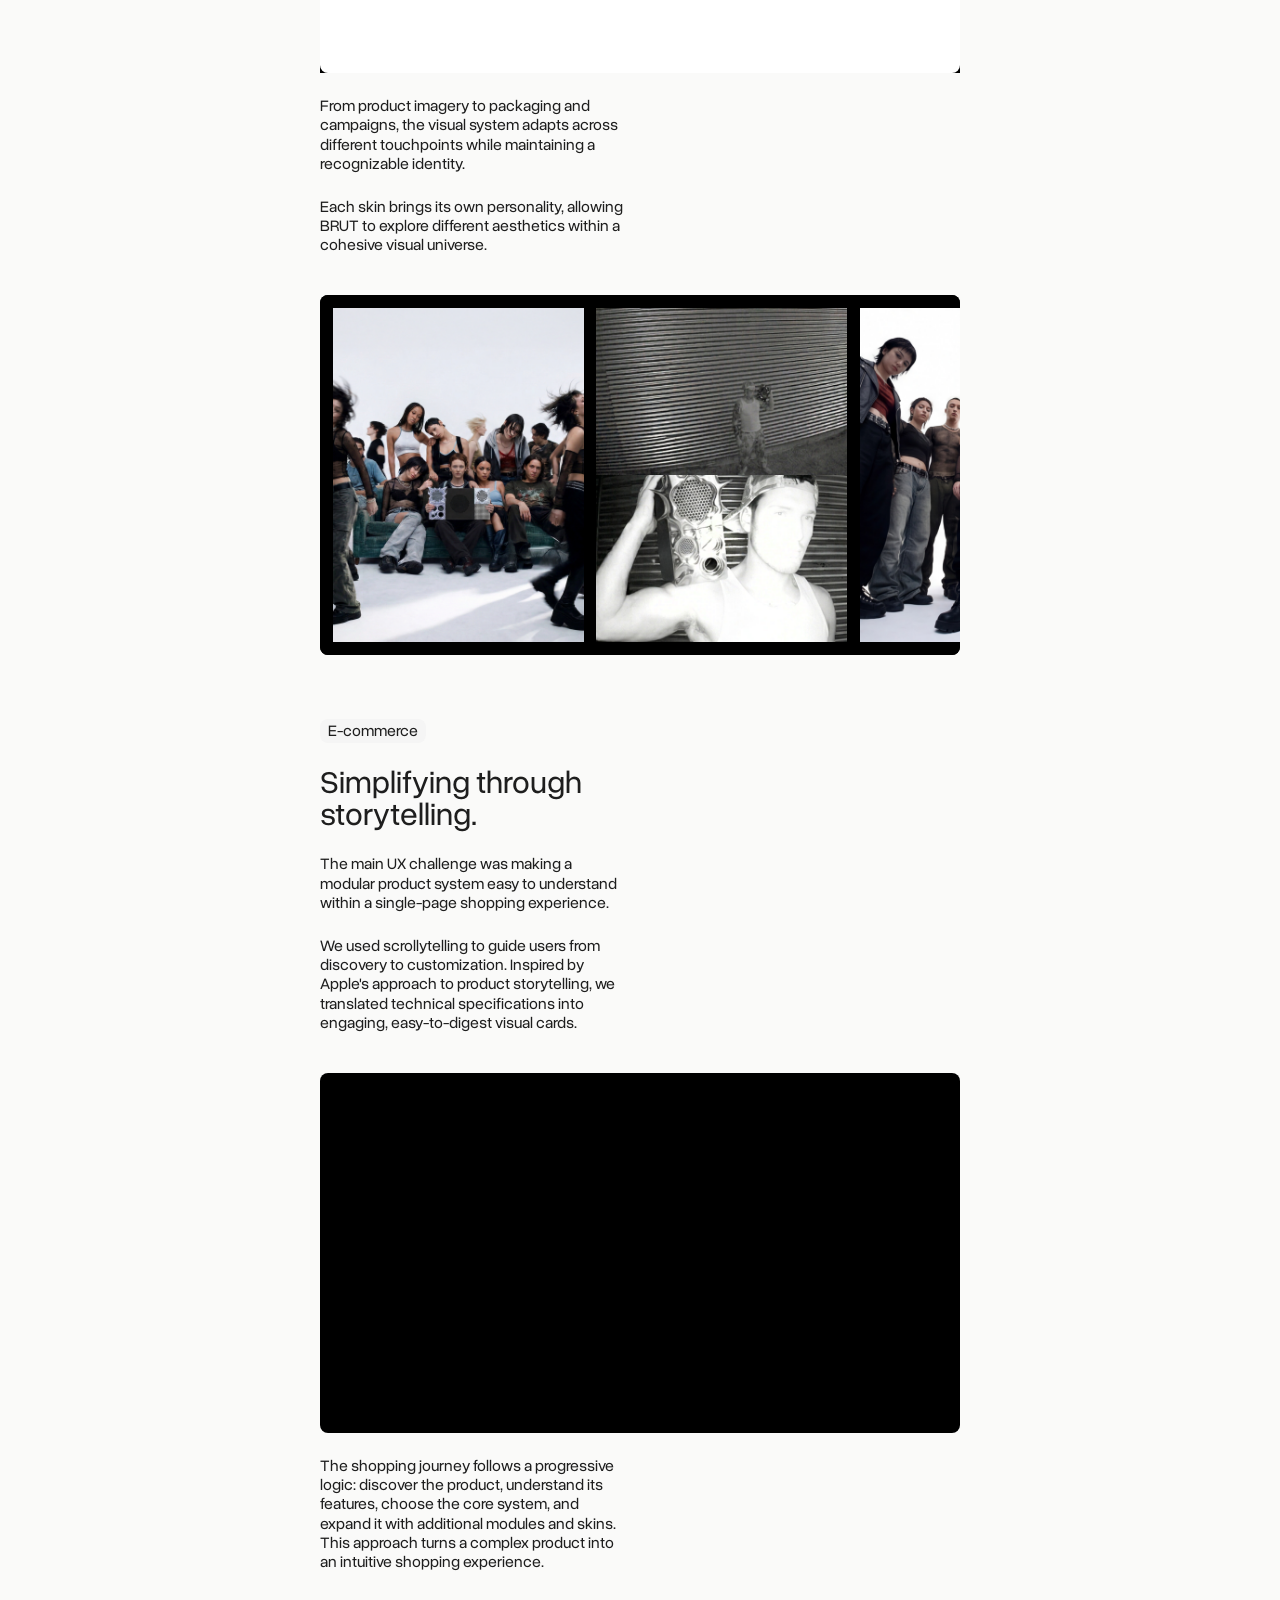
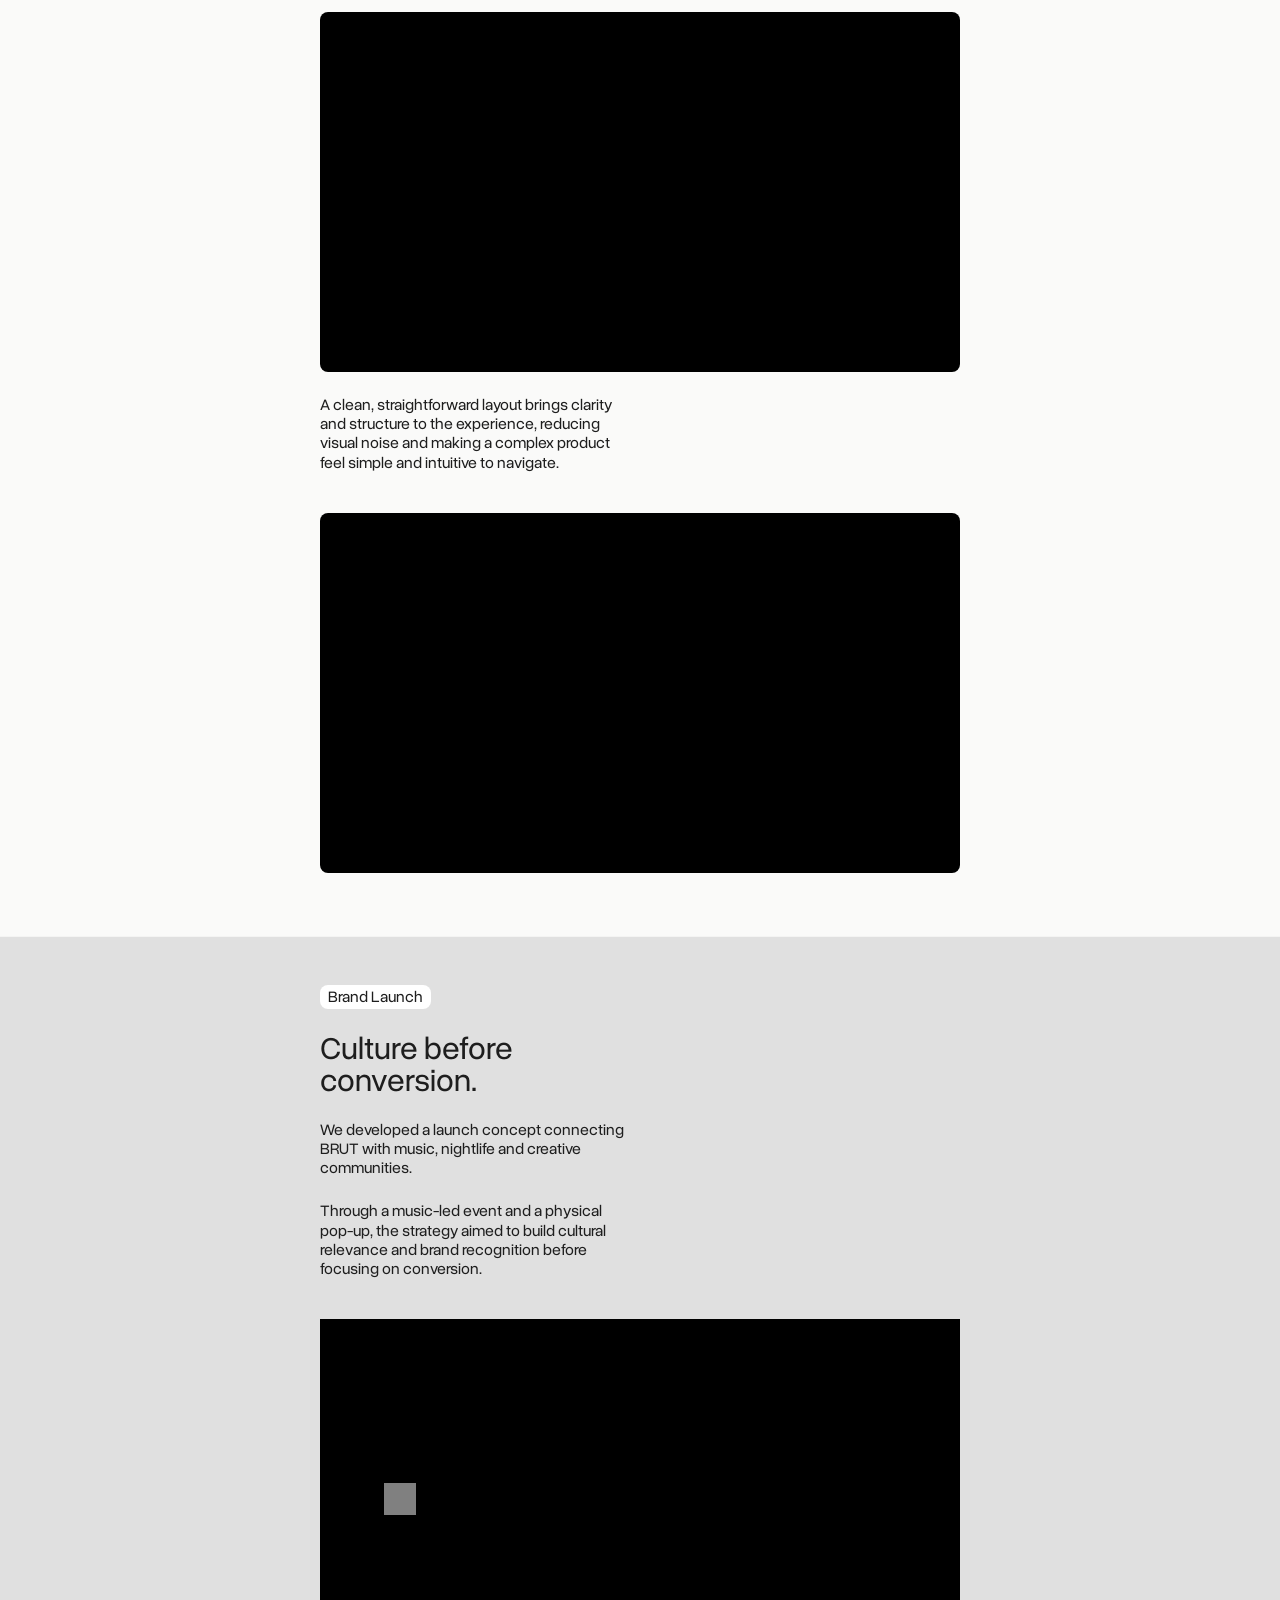
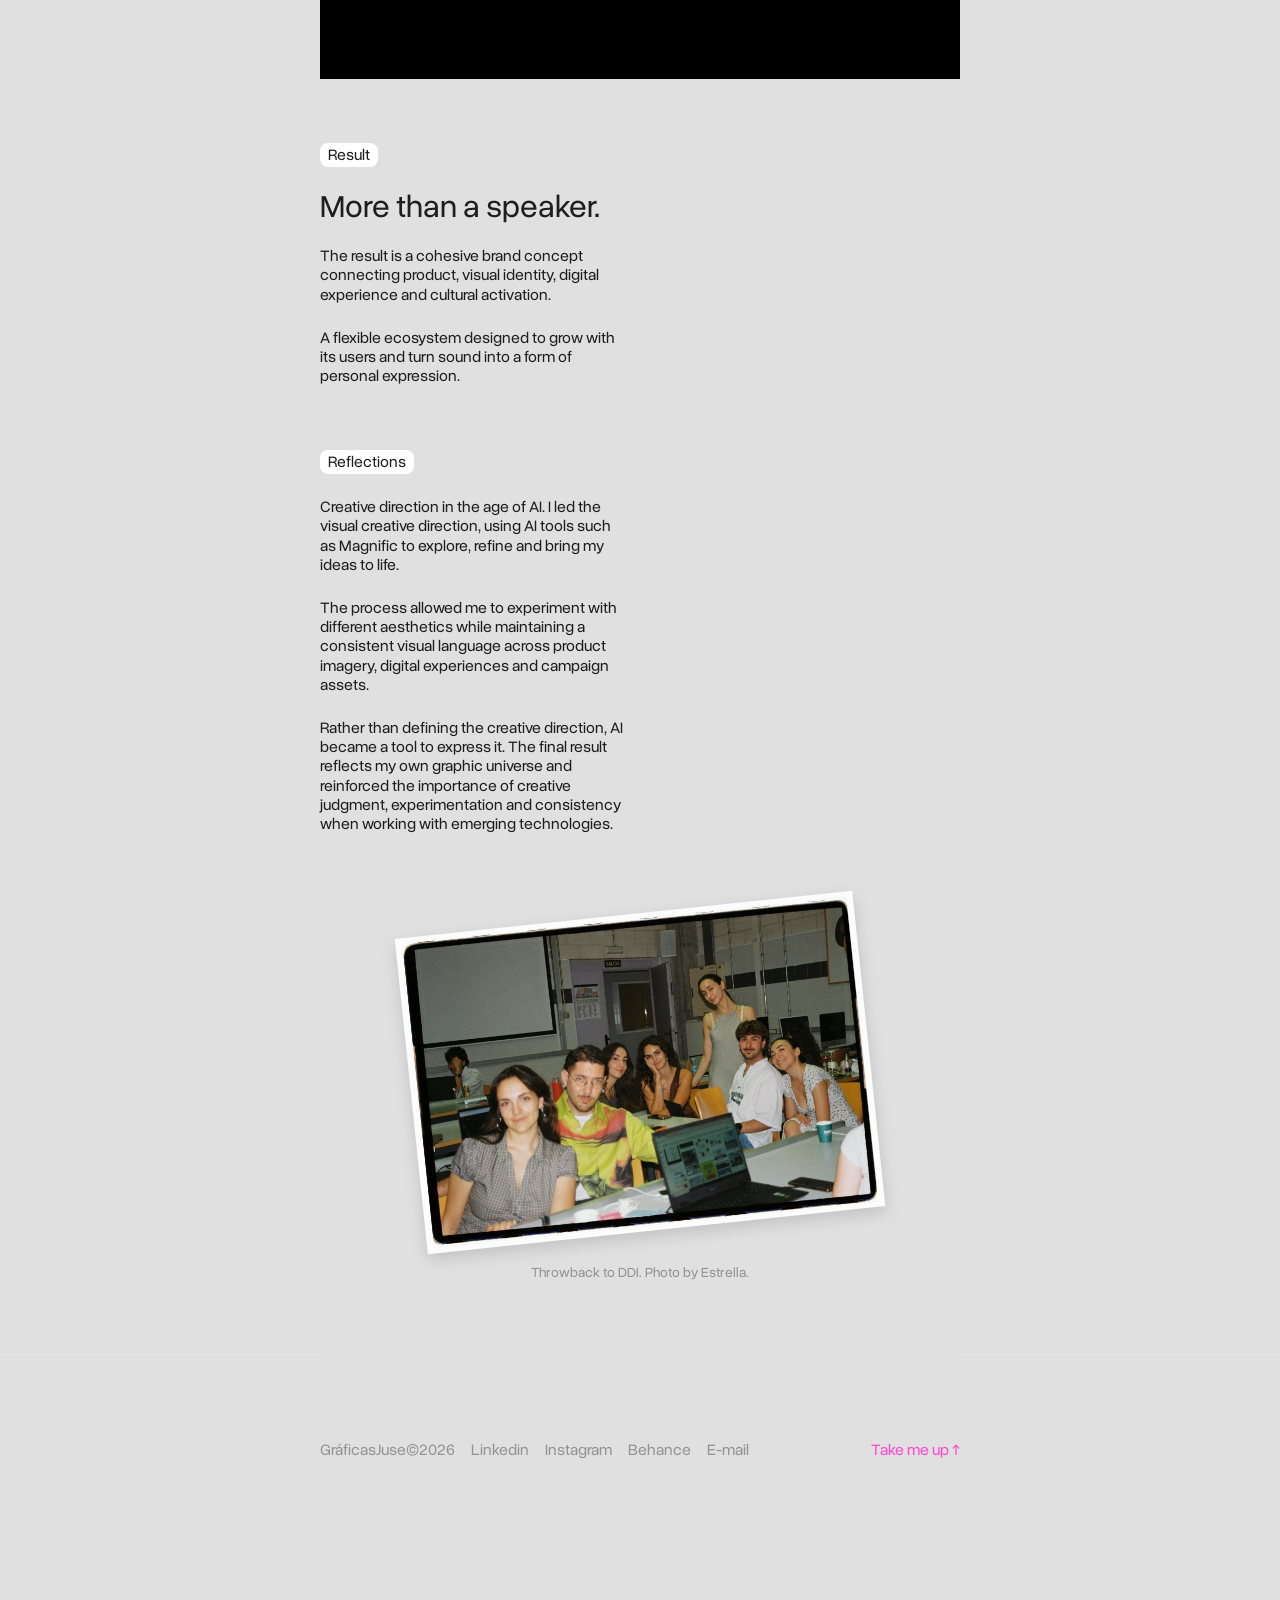
==== commit a2a68a08: "Update Brut and nightlife case studies and previews" ====
--- a/brut.html
+++ b/brut.html
@@ -111,8 +111,11 @@
     <video class="brut-placeholder" autoplay loop muted playsinline preload="metadata" aria-label="BRUT: scroll de la web">
       <source src="Recursos/Graficas/01%20Brut/brut%20scroll%20v4.mp4" type="video/mp4">
     </video>
-    <h2 class="brut-heading">The shopping journey follows a progressive logic: discover the product, understand its features, choose the core system, and expand it with additional modules and skins.</h2>
-    <h2 class="brut-heading">This approach turns a complex product into an intuitive shopping experience.</h2>
+    <h2 class="brut-heading">The shopping journey follows a progressive logic: discover the product, understand its features, choose the core system, and expand it with additional modules and skins. This approach turns a complex product into an intuitive shopping experience.</h2>
+    <video class="brut-placeholder" autoplay loop muted playsinline preload="metadata" aria-label="BRUT: recorrido de compra">
+      <source src="Recursos/Graficas/01%20Brut/Ecommerce%20v0.mp4" type="video/mp4">
+    </video>
+    <h2 class="brut-heading">A clean, straightforward layout brings clarity and structure to the experience, reducing visual noise and making a complex product feel simple and intuitive to navigate.</h2>
     <video class="brut-placeholder" autoplay loop muted playsinline preload="metadata" aria-label="BRUT: experiencia de ecommerce">
       <source src="Recursos/Graficas/01%20Brut/Ecommerce%20v1.mp4" type="video/mp4">
     </video>
@@ -146,6 +149,10 @@
       <p>The process allowed me to experiment with different aesthetics while maintaining a consistent visual language across product imagery, digital experiences and campaign assets.</p>
       <p>Rather than defining the creative direction, AI became a tool to express it. The final result reflects my own graphic universe and reinforced the importance of creative judgment, experimentation and consistency when working with emerging technologies.</p>
 </section>
+    <figure class="brut-end-photo">
+      <img src="Recursos/Graficas/01%20Brut/fin1.jpeg" alt="Foto de grupo del equipo de BRUT" width="1600" height="1102" loading="lazy" decoding="async">
+      <figcaption>Throwback to DDI. Photo by Estrella.</figcaption>
+    </figure>
   </div>
 </article></section>
     <footer><div class="footer-info"><span>GráficasJuse©<span id="year">2026</span></span><a href="https://www.linkedin.com/in/itsjusee" target="_blank" rel="noopener noreferrer">Linkedin</a><a href="https://www.instagram.com/itsjusee/?hl=es" target="_blank" rel="noopener noreferrer">Instagram</a><a href="https://www.behance.net/itsjusee" target="_blank" rel="noopener noreferrer">Behance</a><div class="email-control footer-email"><button type="button" class="copy-email" aria-label="Copiar correo: josemiguelvalenzuelaguirado@gmail.com">E-mail</button><span class="copy-feedback" aria-hidden="true">Copied!</span></div></div><a class="back-to-top" href="#contenido">Take me up <span aria-hidden="true">↑</span></a></footer>
--- a/styles.css
+++ b/styles.css
@@ -60,6 +60,8 @@
 }
 
 /* Design palette: names shared with the portfolio's visual direction. */
+/* Reglas: column guides temporarily hidden. Remove this rule to show them again. */
+.guides{display:none}
 :root{
   --rosa:#FF48D1;
   --azul:#3D77FF;
@@ -307,6 +309,9 @@
 .brut-frames-track{display:flex;align-items:center;gap:2cqw;height:56.25cqw;padding:2cqw;overflow-x:auto;scroll-snap-type:x proximity;scroll-padding-inline:2cqw;scrollbar-width:none;cursor:grab;touch-action:pan-x pan-y;user-select:none}
 .brut-frames-track::-webkit-scrollbar{display:none}
 .brut-frames-track.is-dragging{cursor:grabbing;scroll-snap-type:none}
+.sugar-magnets{background:#fff}
+.sugar-magnets .brut-frames-track{gap:0;padding:0;scroll-padding-inline:0;background:transparent}
+.sugar-magnets .brut-frames-track:focus-visible{outline:3px solid var(--azul);outline-offset:-3px}
 .brut-frame{flex:0 0 auto;height:38cqw;aspect-ratio:3 / 5;background:var(--azul);background-size:cover;background-position:center;scroll-snap-align:start}
 .brut-frame:nth-child(2){background-color:#b8c6ce}
 .brut-frame:nth-child(3){background-color:var(--rosa)}
@@ -316,6 +321,7 @@
 .brut-identity-gallery{position:relative;margin-top:40px;--identity-one:var(--azul);--identity-two:var(--rosa);--identity-three:var(--negro)}
 .brut-identity-track{display:flex;overflow-x:auto;scroll-snap-type:x mandatory;scrollbar-width:none;border-radius:8px}
 .brut-identity-track::-webkit-scrollbar{display:none}
+.sugar-product-gallery img.brut-identity-slide{display:block;width:100%;object-fit:cover}
 .brut-identity-slide{flex:0 0 100%;min-width:0;aspect-ratio:16 / 9;scroll-snap-align:start;background:var(--identity-one);background-size:cover;background-position:center}
 .brut-identity-slide:nth-child(2){background:var(--identity-two);background-size:cover;background-position:center}
 .brut-identity-slide:nth-child(3){background:var(--identity-three);background-size:cover;background-position:center}
@@ -351,6 +357,7 @@
 @media(width >= 1280px){.brut-case .brut-heading{width:calc((100% - 24px) / 2)}}
 .brut-comparison{position:relative;aspect-ratio:16 / 9;margin-top:40px;border-radius:8px;overflow:hidden;isolation:isolate}
 .brut-comparison-layer{position:absolute;inset:0;background-size:cover;background-position:center}
+.brut-comparison img.brut-comparison-layer{display:block;width:100%;height:100%;object-fit:cover}
 .brut-comparison-pink{background-color:var(--rosa)}
 .brut-comparison-blue{background-color:var(--azul);clip-path:inset(0 calc(100% - var(--comparison-position)) 0 0)}
 .brut-comparison-hint{position:absolute;top:16px;left:16px;padding:4px 8px;border-radius:8px;background:#ffffffdd;color:var(--gris-oscuro);font-size:16px;pointer-events:none}
@@ -377,8 +384,12 @@
 .brut-closing{background:#e0e0e0;box-shadow:0 0 0 100vmax #e0e0e0;clip-path:inset(0 -100vmax);padding:48px 0}
 .brut-closing .brut-label{background:#fff}
 .brut-closing .brut-section:last-child{margin-bottom:0}
+.brut-closing #reflections{margin-bottom:0}
+.brut-end-photo{display:flex;flex-direction:column;align-items:center;gap:32px;margin:0;padding:56px 0 24px}
+.brut-end-photo img{display:block;width:460px;max-width:85%;height:auto;transform:rotate(-6deg);box-shadow:0 6px 16px #0002}
+.brut-end-photo figcaption{font-size:14px;line-height:1.4;text-align:center;color:var(--gris-oscuro)}
 .brut-page footer{margin-top:0;padding-top:88px;background:#e0e0e0;box-shadow:0 0 0 100vmax #e0e0e0;clip-path:inset(0 -100vmax)}
-.sugar-page footer{background:#fafaf9;box-shadow:0 0 0 100vmax #fafaf9}
+.sugar-page footer{background:#e0e0e0;box-shadow:0 0 0 100vmax #e0e0e0}
 .sugar-page{background:#fafaf9}
 .sugar-page .brut-comparison-hint{background:#fafaf9dd}
 .sugar-page .skip{background:#fafaf9}
@@ -469,9 +480,9 @@
 
 /* Project view switch and square grid using the mobile cover crops. */
 .gallery-toolbar{display:flex;justify-content:flex-start;margin-bottom:16px}
-.gallery-view{min-height:32px;padding:8px;border:0;border-radius:8px;background:var(--gris-claro);color:var(--negro);font-size:16px;line-height:100%;cursor:pointer;transition:background .2s ease}
+.gallery-view{min-height:32px;padding:8px;border:0;border-radius:8px;background:var(--gris-claro);color:var(--gris-oscuro);font-size:16px;line-height:100%;cursor:pointer;transition:color .2s ease}
 .gallery-view:focus-visible{outline:4px solid var(--rosa);outline-offset:4px}
-@media(hover:hover){.gallery-view:hover{background:var(--rosa)}}
+@media(hover:hover){.gallery-view:hover{color:var(--negro)}}
 .gallery[data-view="grid"]{grid-template-columns:repeat(2,minmax(0,1fr));gap:32px 24px}
 .gallery[data-view="grid"] .project-open{position:relative;aspect-ratio:1 / 1;overflow:hidden;border-radius:8px}
 #projects-gallery[data-view="grid"] .project-cover{position:absolute;top:0;left:50%;right:auto;width:177.777778%;height:100%;aspect-ratio:16 / 9;object-fit:cover;transform:translateX(-50%);border-radius:0}
@@ -484,3 +495,30 @@
 
 .gallery[data-view=grid] .caption>.project-date{display:none}
 .gallery[data-view=grid] .caption{grid-template-columns:minmax(0,1fr)}
+
+.sugar-overview-video,.sugar-packaging-image{display:block;height:auto;aspect-ratio:auto}
+
+.sugar-case #creative-direction .sugar-magnets,.sugar-case #creative-direction .sugar-magnets .brut-frames-track{background:#000}
+
+/* Overlapping looping clips in the Sugar Papi Impact section. */
+.sugar-impact-videos{position:relative;isolation:isolate;container-type:inline-size;width:72%;aspect-ratio:1.08;margin:40px auto 0}
+.sugar-impact-video{position:absolute;display:block;width:39%;aspect-ratio:9 / 16;height:auto;object-fit:cover;border-radius:16px;background:#000}
+.sugar-impact-video:first-child{top:8%;left:18%;z-index:1;transform:rotate(-7deg)}
+.sugar-impact-video:nth-child(2){top:18%;left:49%;transform:rotate(14deg)}
+@media(width < 768px){.sugar-impact-video{border-radius:10px}}
+.sugar-case #creative-direction .sugar-magnets img.brut-frame{background:#000}
+
+.sugar-case .sugar-impact-caption{width:100%;max-width:none;margin:16px 0 0;text-align:center;color:var(--gris-oscuro)}
+
+/* Keep media blocks black while their content loads. */
+.project-open:has(.project-hover-video){position:relative;overflow:hidden}
+.project-hover-video{position:absolute;inset:0;display:block;width:100%;height:100%;object-fit:cover;border-radius:inherit;opacity:0;pointer-events:none;transition:opacity .2s ease}
+.project-open.is-previewing .project-hover-video{opacity:1}
+img,video,.project-open,.juse-portrait,.brut-frames,.brut-frames-track,
+.brut-identity-gallery,.brut-identity-track,.brut-identity-slide,
+.brut-story-media,.brut-comparison,.brut-comparison-layer,
+.brut-placeholder,.brut-video{background-color:#000!important}
+
+#graficas .gallery .project-open,
+#graficas .gallery .project-cover,
+#graficas .gallery .project-hover-video{background-color:transparent!important}
